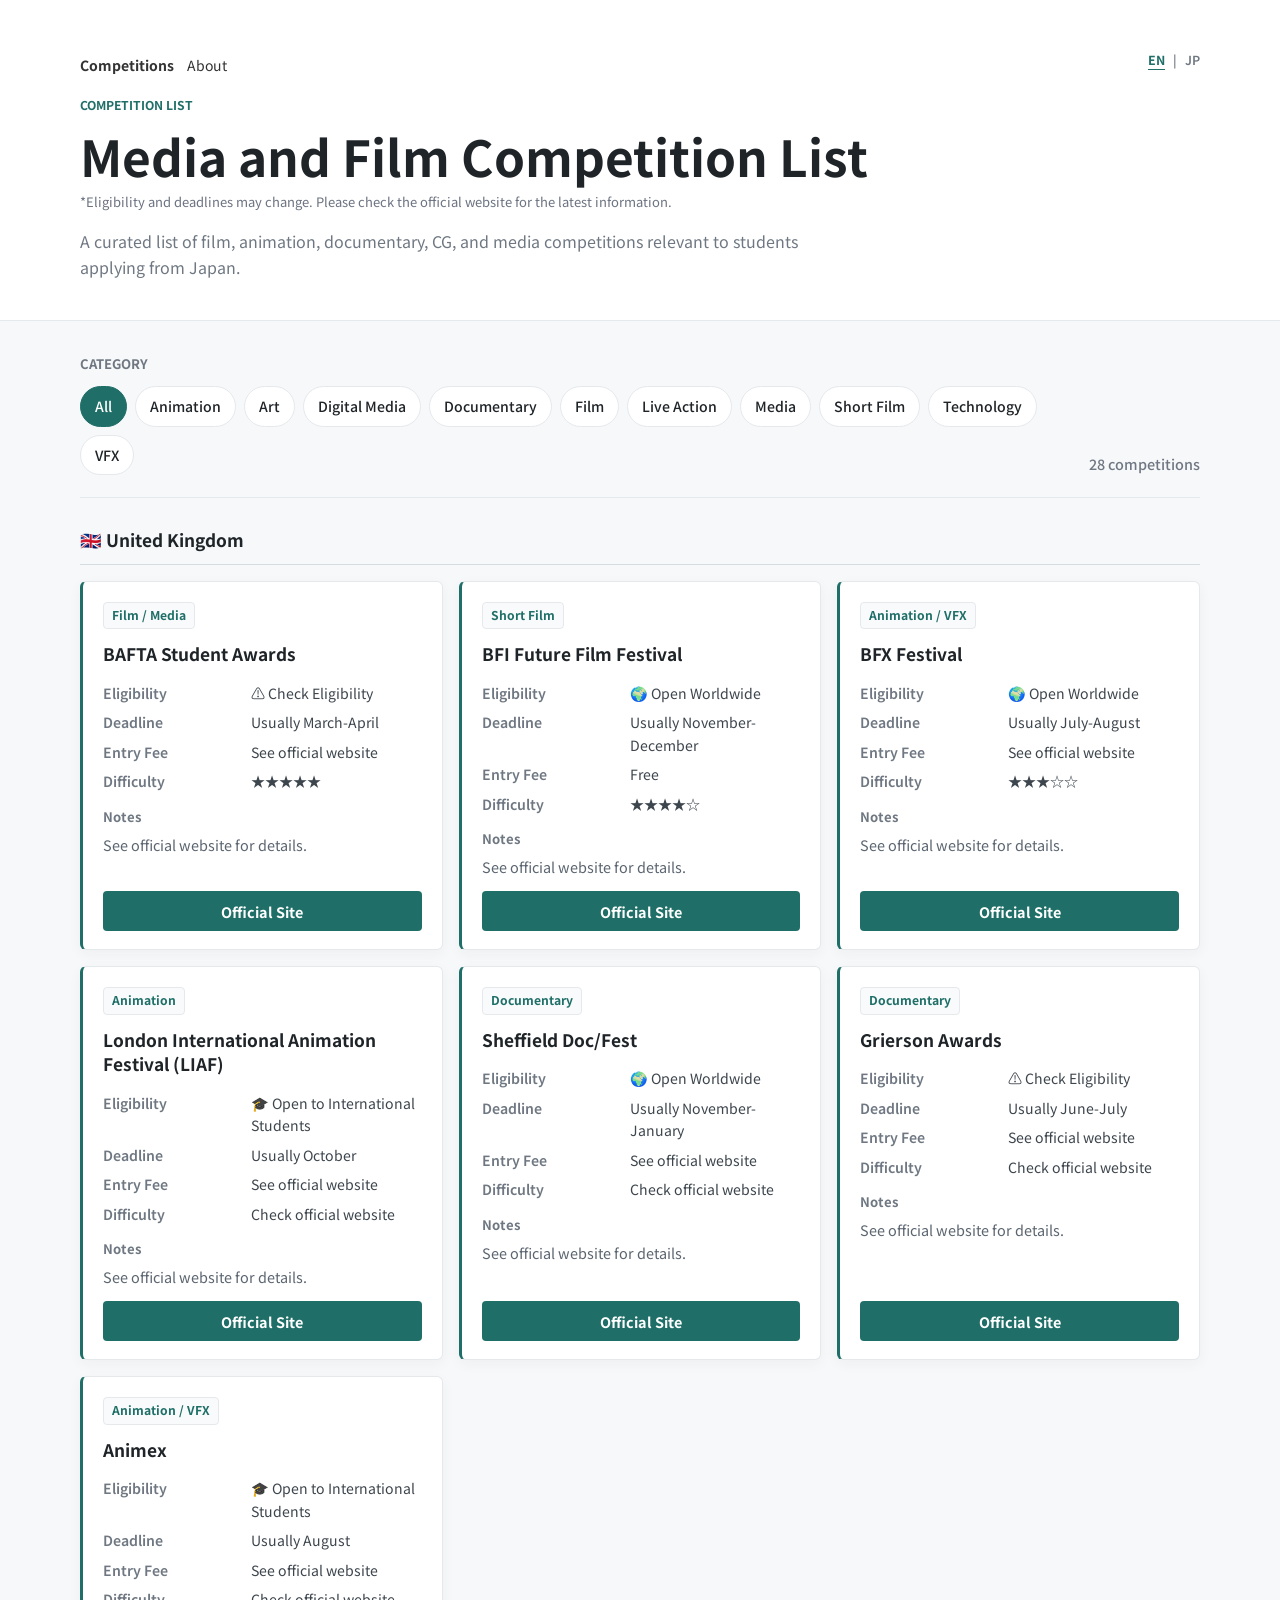
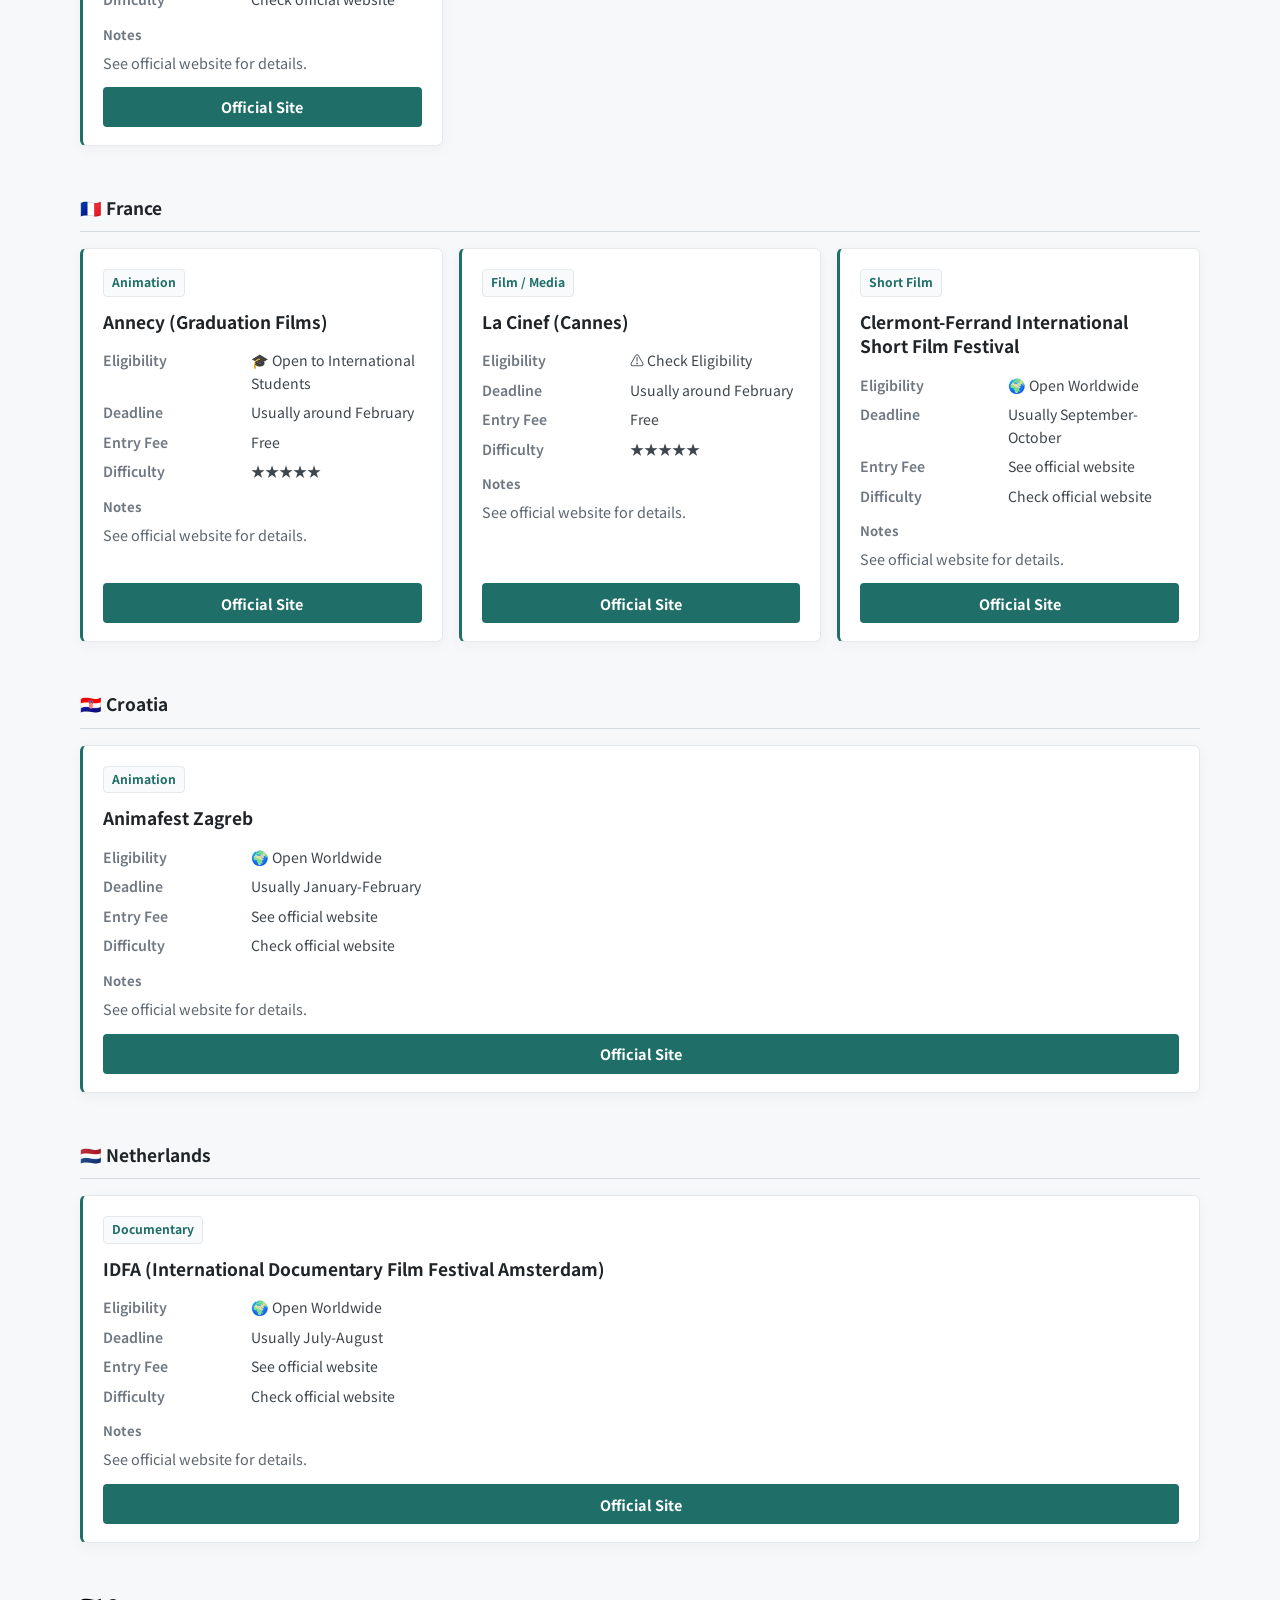
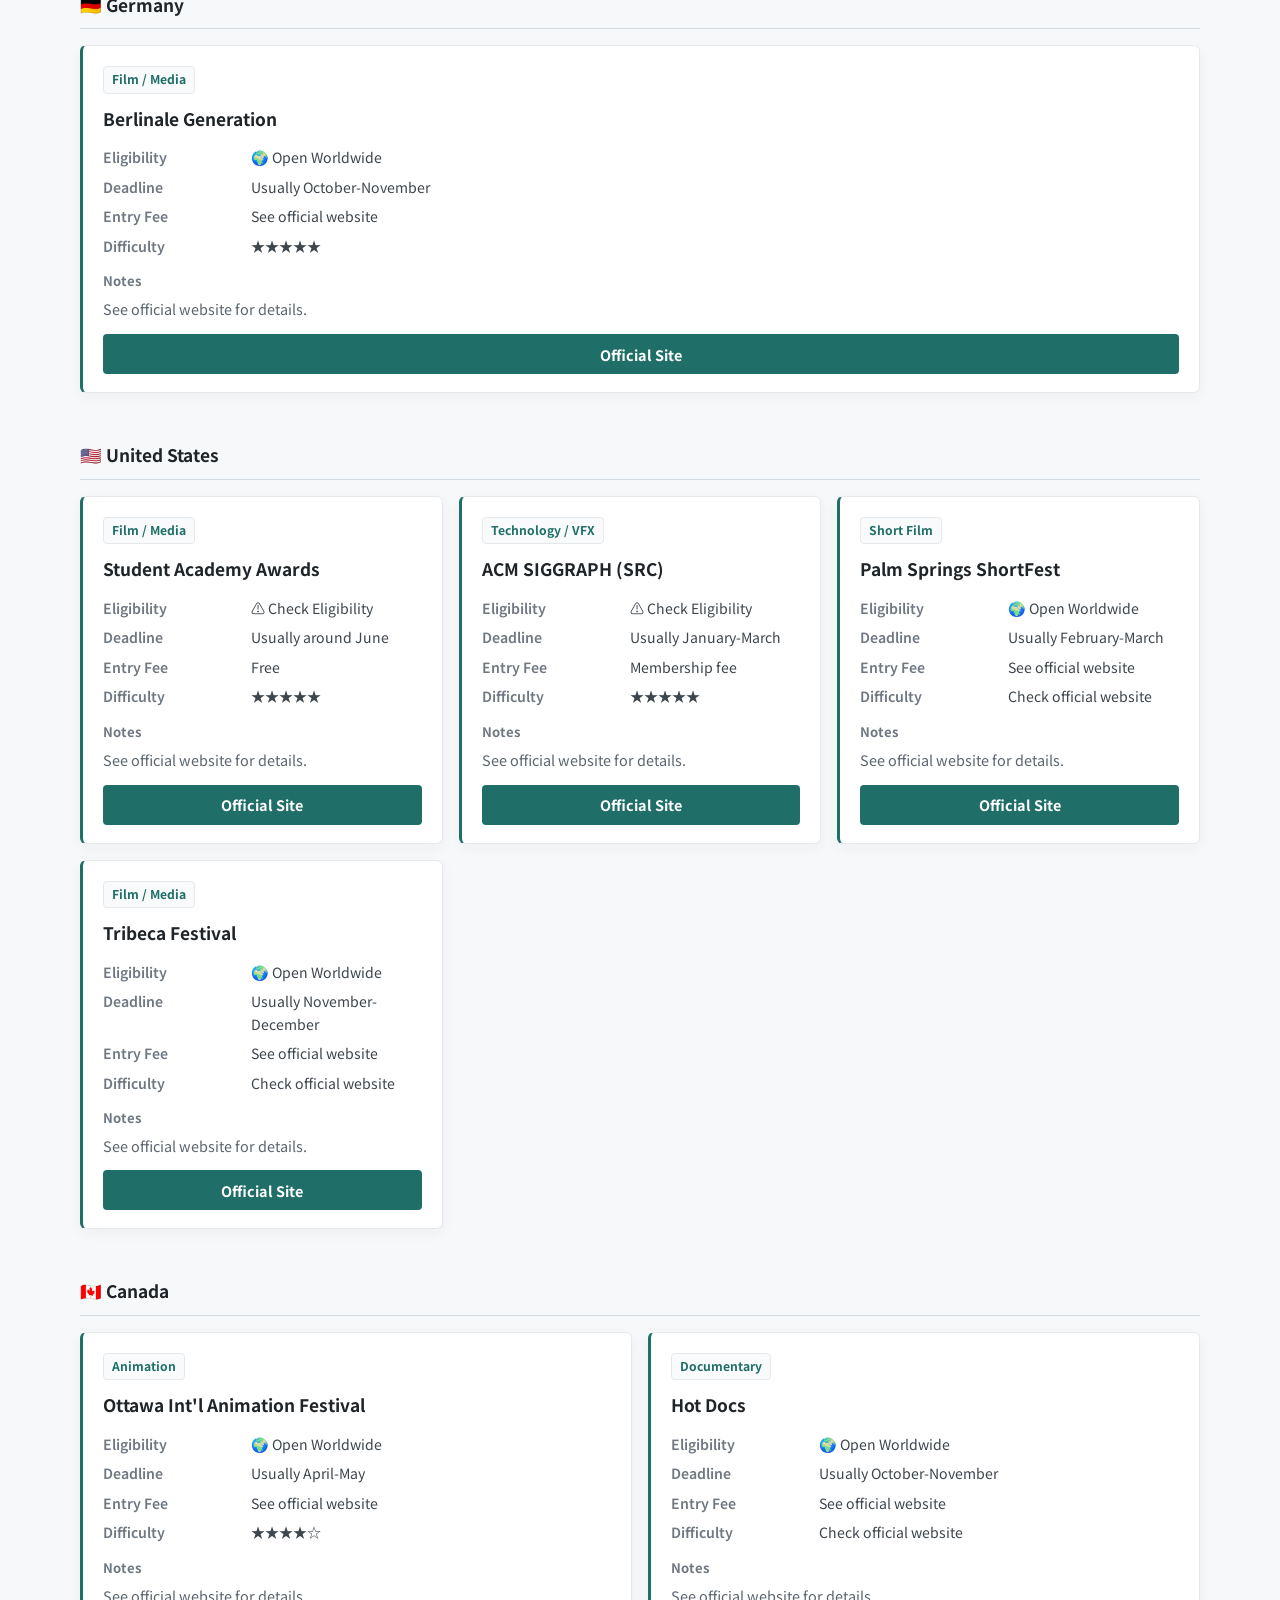
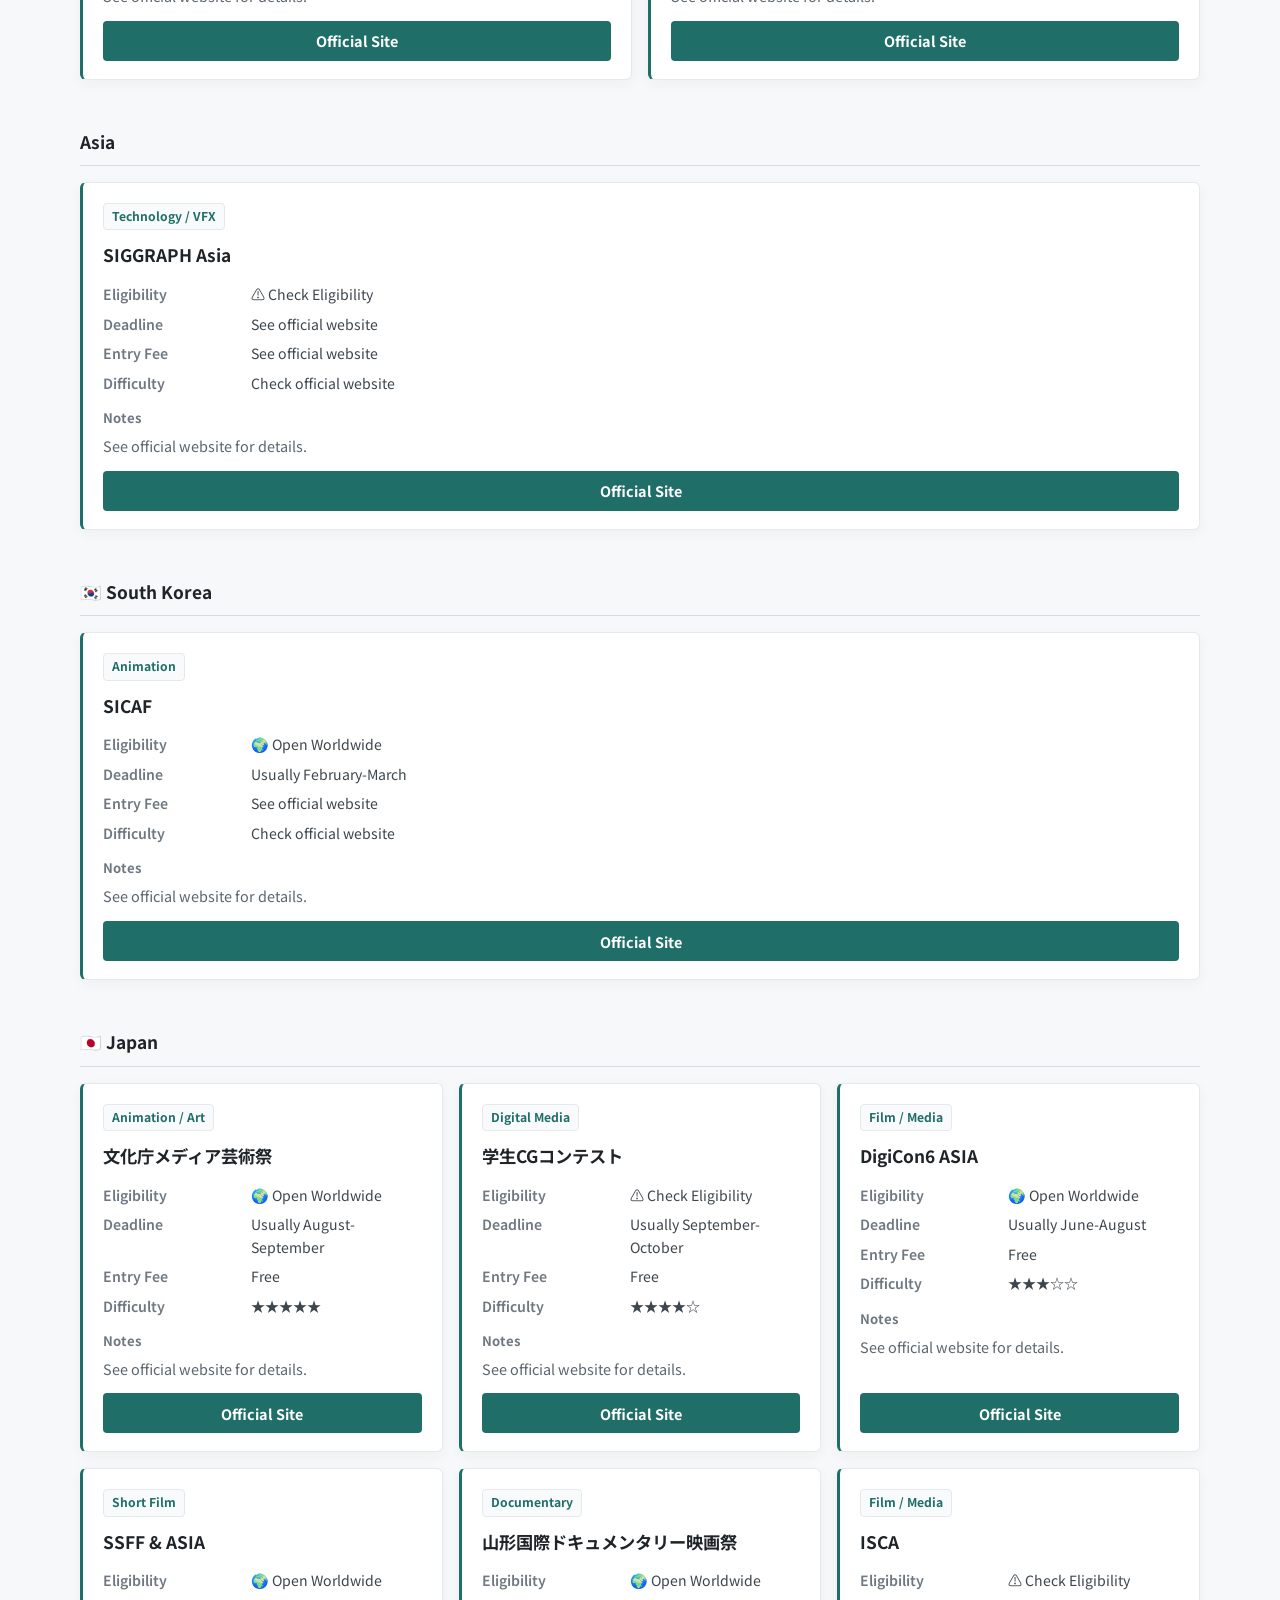
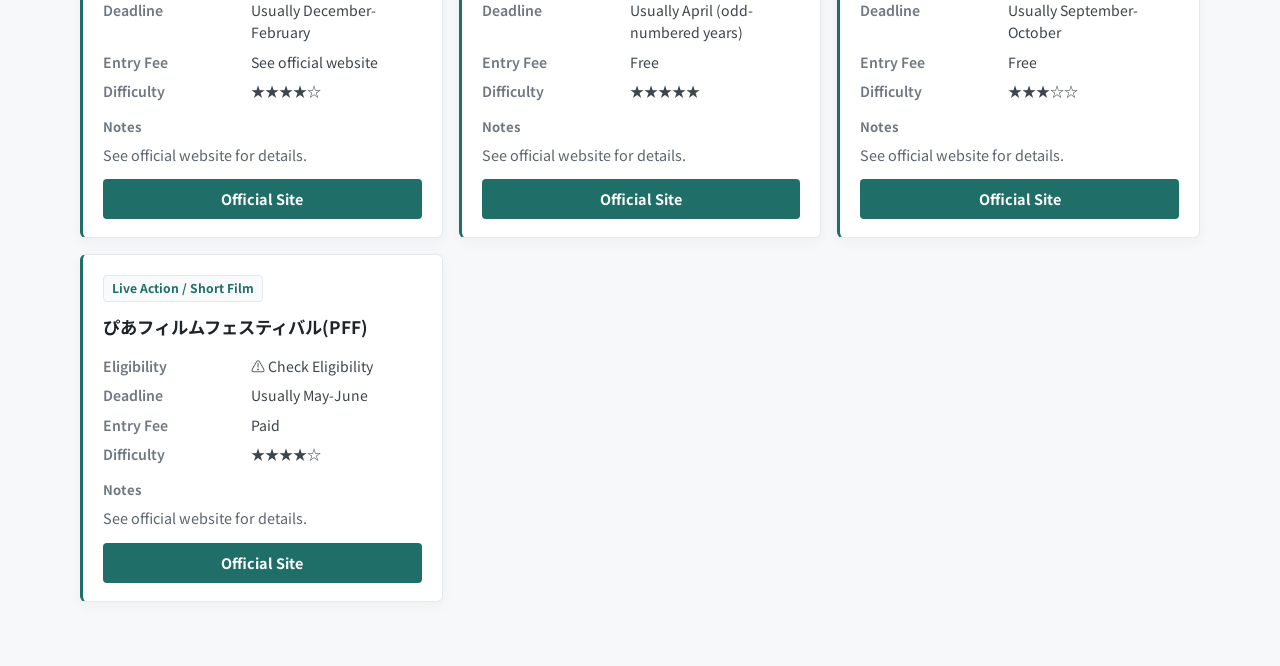
==== index.html @ 524978c9 "Remove about section from home pages" ====
<!DOCTYPE html>
<html lang="en">
<head>
  <meta charset="UTF-8">
  <meta name="viewport" content="width=device-width, initial-scale=1.0">
  <title>Media Competition List for Students</title>
  <link rel="preconnect" href="https://fonts.googleapis.com">
  <link rel="preconnect" href="https://fonts.gstatic.com" crossorigin>
  <link href="https://fonts.googleapis.com/css2?family=Noto+Sans+JP:wght@400;500;600;700&display=swap" rel="stylesheet">
  <link rel="stylesheet" href="css/style.css">
</head>
<body>
  <header class="site-header">
    <div class="header-inner">
      <nav class="language-switch" aria-label="Language switch">
        <a class="is-active" href="/index.html" aria-current="page">EN</a>
        <span aria-hidden="true">|</span>
        <a href="/jp/index.html">JP</a>
      </nav>
      <nav class="nav" aria-label="Primary navigation">
        <a class="active" href="/index.html" aria-current="page">Competitions</a>
        <a href="/about.html">About</a>
      </nav>
      <p class="eyebrow">Competition List</p>
      <h1>Media and Film Competition List</h1>
      <p class="notice">*Eligibility and deadlines may change. Please check the official website for the latest information.</p>
      <p class="lead">A curated list of film, animation, documentary, CG, and media competitions relevant to students applying from Japan.</p>
    </div>
  </header>

  <main class="page-shell">
    <section class="toolbar" aria-label="Competition filters">
      <div>
        <h2>Category</h2>
        <div id="categoryFilters" class="filter-group" aria-label="Filter by category"></div>
      </div>
      <p id="resultCount" class="result-count" aria-live="polite"></p>
    </section>

    <section id="competitionList" class="country-list" aria-label="Competition list">
      <p class="loading">Loading...</p>
    </section>
  </main>

  <script src="js/app.js"></script>
</body>
</html>
---- css/style.css ----
:root {
  --bg: #f7f8fa;
  --surface: #ffffff;
  --surface-muted: #f9fafb;
  --text: #1f2428;
  --muted: #6f7882;
  --line: #e5e9ec;
  --line-strong: #d5dce1;
  --accent: #1f6f68;
  --warning: #8a5a00;
  --shadow: 0 10px 24px rgba(31, 36, 40, 0.08);
}

* {
  box-sizing: border-box;
}

body {
  margin: 0;
  background: var(--bg);
  color: var(--text);
  font-family: "Noto Sans JP", -apple-system, BlinkMacSystemFont, "Segoe UI", sans-serif;
  line-height: 1.6;
  text-rendering: optimizeLegibility;
}

a {
  color: inherit;
}

.site-header {
  border-bottom: 1px solid var(--line);
  background: var(--surface);
  color: var(--text);
  padding: 54px 20px 40px;
}

.header-inner,
.page-shell {
  width: min(1120px, calc(100% - 40px));
  margin: 0 auto;
}

.header-inner {
  position: relative;
}

.language-switch {
  position: absolute;
  top: 0;
  right: 0;
  display: inline-flex;
  align-items: center;
  gap: 8px;
  color: var(--muted);
  font-size: 0.78rem;
  font-weight: 600;
  line-height: 1;
}

.language-switch a {
  color: inherit;
  text-decoration: none;
  text-underline-offset: 4px;
  transition: color 160ms ease;
}

.language-switch a:hover,
.language-switch a.is-active {
  color: var(--accent);
}

.language-switch a.is-active {
  font-weight: 700;
  text-decoration: underline;
}

.nav {
  font-size: 14px;
  margin-bottom: 20px;
}

.nav a {
  text-decoration: none;
  margin-right: 10px;
  color: #333;
}

.nav a.active {
  font-weight: bold;
}

.eyebrow {
  margin: 0 0 10px;
  color: var(--accent);
  font-size: 0.76rem;
  font-weight: 700;
  letter-spacing: 0;
  text-transform: uppercase;
}

h1 {
  margin: 0;
  max-width: 820px;
  font-size: clamp(2rem, 4.6vw, 3.1rem);
  font-weight: 700;
  line-height: 1.18;
}

.lead {
  max-width: 720px;
  margin: 16px 0 0;
  color: var(--muted);
  font-size: 1rem;
}

.notice {
  font-size: 13px;
  color: #6b7280;
  margin-top: 8px;
}

.page-shell {
  padding: 32px 0 64px;
}

.about-section {
  max-width: 800px;
  margin-bottom: 30px;
  color: var(--muted);
}

.about-section h2 {
  margin: 0 0 8px;
  color: var(--text);
  font-size: 1rem;
  font-weight: 700;
}

.about-section p {
  margin: 0;
  font-size: 0.95rem;
}

.about-page .about-section {
  max-width: 760px;
}

.about-page .about-section p + p {
  margin-top: 14px;
}

.toolbar {
  display: flex;
  align-items: flex-end;
  justify-content: space-between;
  gap: 20px;
  margin-bottom: 30px;
  padding-bottom: 22px;
  border-bottom: 1px solid var(--line);
}

.toolbar h2 {
  margin: 0 0 12px;
  font-size: 0.82rem;
  font-weight: 700;
  color: var(--muted);
  text-transform: uppercase;
}

.filter-group {
  display: flex;
  flex-wrap: wrap;
  gap: 8px;
}

.filter-button {
  min-height: 38px;
  border: 1px solid var(--line);
  border-radius: 999px;
  background: var(--surface);
  color: var(--text);
  padding: 8px 14px;
  font: inherit;
  font-size: 0.88rem;
  font-weight: 500;
  cursor: pointer;
  transition: background 160ms ease, border-color 160ms ease, color 160ms ease, transform 160ms ease;
}

.filter-button:hover {
  border-color: var(--accent);
  background: var(--surface-muted);
  transform: translateY(-1px);
}

.filter-button.is-active {
  border-color: var(--accent);
  background: var(--accent);
  color: #fff;
}

.result-count {
  flex: 0 0 auto;
  margin: 0;
  color: var(--muted);
  font-size: 0.9rem;
  font-weight: 500;
}

.country-list {
  display: grid;
  gap: 50px;
}

.country-section {
  display: grid;
  gap: 16px;
}

.country-heading {
  margin: 0;
  padding-bottom: 12px;
  border-bottom: 1px solid var(--line-strong);
  color: var(--text);
  font-size: 1.08rem;
  font-weight: 700;
  line-height: 1.35;
}

.competition-grid {
  display: grid;
  grid-template-columns: repeat(auto-fit, minmax(280px, 1fr));
  gap: 16px;
}

.competition-card {
  display: flex;
  flex-direction: column;
  min-height: 348px;
  border: 1px solid var(--line);
  border-left: 3px solid var(--accent);
  border-radius: 6px;
  background: var(--surface);
  box-shadow: 0 4px 14px rgba(31, 36, 40, 0.045);
  overflow: hidden;
  transition: border-color 180ms ease, box-shadow 180ms ease, transform 180ms ease;
}

.competition-card:hover {
  border-color: var(--line-strong);
  box-shadow: var(--shadow);
  transform: translateY(-4px);
}

.card-body {
  display: flex;
  flex: 1;
  flex-direction: column;
  gap: 13px;
  padding: 20px 20px 18px;
}

.category-label {
  align-self: flex-start;
  max-width: 100%;
  border: 1px solid var(--line);
  border-radius: 4px;
  background: var(--surface-muted);
  color: var(--accent);
  padding: 3px 8px;
  font-size: 0.76rem;
  font-weight: 700;
}

.competition-card h3 {
  margin: 0;
  color: var(--text);
  font-size: 1.08rem;
  font-weight: 700;
  line-height: 1.42;
}

.meta-list {
  display: grid;
  gap: 7px;
  margin: 0;
  padding-top: 2px;
}

.meta-row {
  display: grid;
  grid-template-columns: 138px 1fr;
  gap: 10px;
  font-size: 0.88rem;
}

.meta-row dt {
  color: var(--muted);
  font-weight: 600;
}

.meta-row dd {
  margin: 0;
  color: #3d454d;
}

.notes-block {
  display: grid;
  gap: 6px;
}

.notes-block h4 {
  margin: 0;
  color: var(--muted);
  font-size: 0.82rem;
  font-weight: 700;
}

.notes {
  margin: 0;
  color: #5b6570;
  font-size: 0.9rem;
  white-space: pre-line;
}

.card-link {
  display: inline-flex;
  align-items: center;
  justify-content: center;
  min-height: 40px;
  margin-top: auto;
  border-radius: 4px;
  background: var(--accent);
  color: #fff;
  font-size: 0.9rem;
  font-weight: 700;
  text-decoration: none;
  transition: opacity 160ms ease, transform 160ms ease;
}

.card-link:hover {
  opacity: 0.9;
  transform: translateY(-1px);
}

.loading,
.empty,
.error {
  grid-column: 1 / -1;
  margin: 0;
  border: 1px solid var(--line);
  border-radius: 6px;
  background: var(--surface);
  padding: 24px;
  color: var(--muted);
}

.error {
  color: var(--warning);
}

@media (max-width: 720px) {
  .site-header {
    padding: 38px 18px 30px;
  }

  .language-switch {
    position: static;
    justify-content: flex-end;
    margin-bottom: 24px;
  }

  .header-inner,
  .page-shell {
    width: min(100% - 28px, 1120px);
  }

  .toolbar {
    align-items: stretch;
    flex-direction: column;
  }

  .result-count {
    flex: auto;
  }

  .country-list {
    gap: 40px;
  }

  .competition-grid {
    grid-template-columns: 1fr;
  }

  .competition-card {
    min-height: auto;
  }

  .meta-row {
    grid-template-columns: 1fr;
    gap: 2px;
  }
}
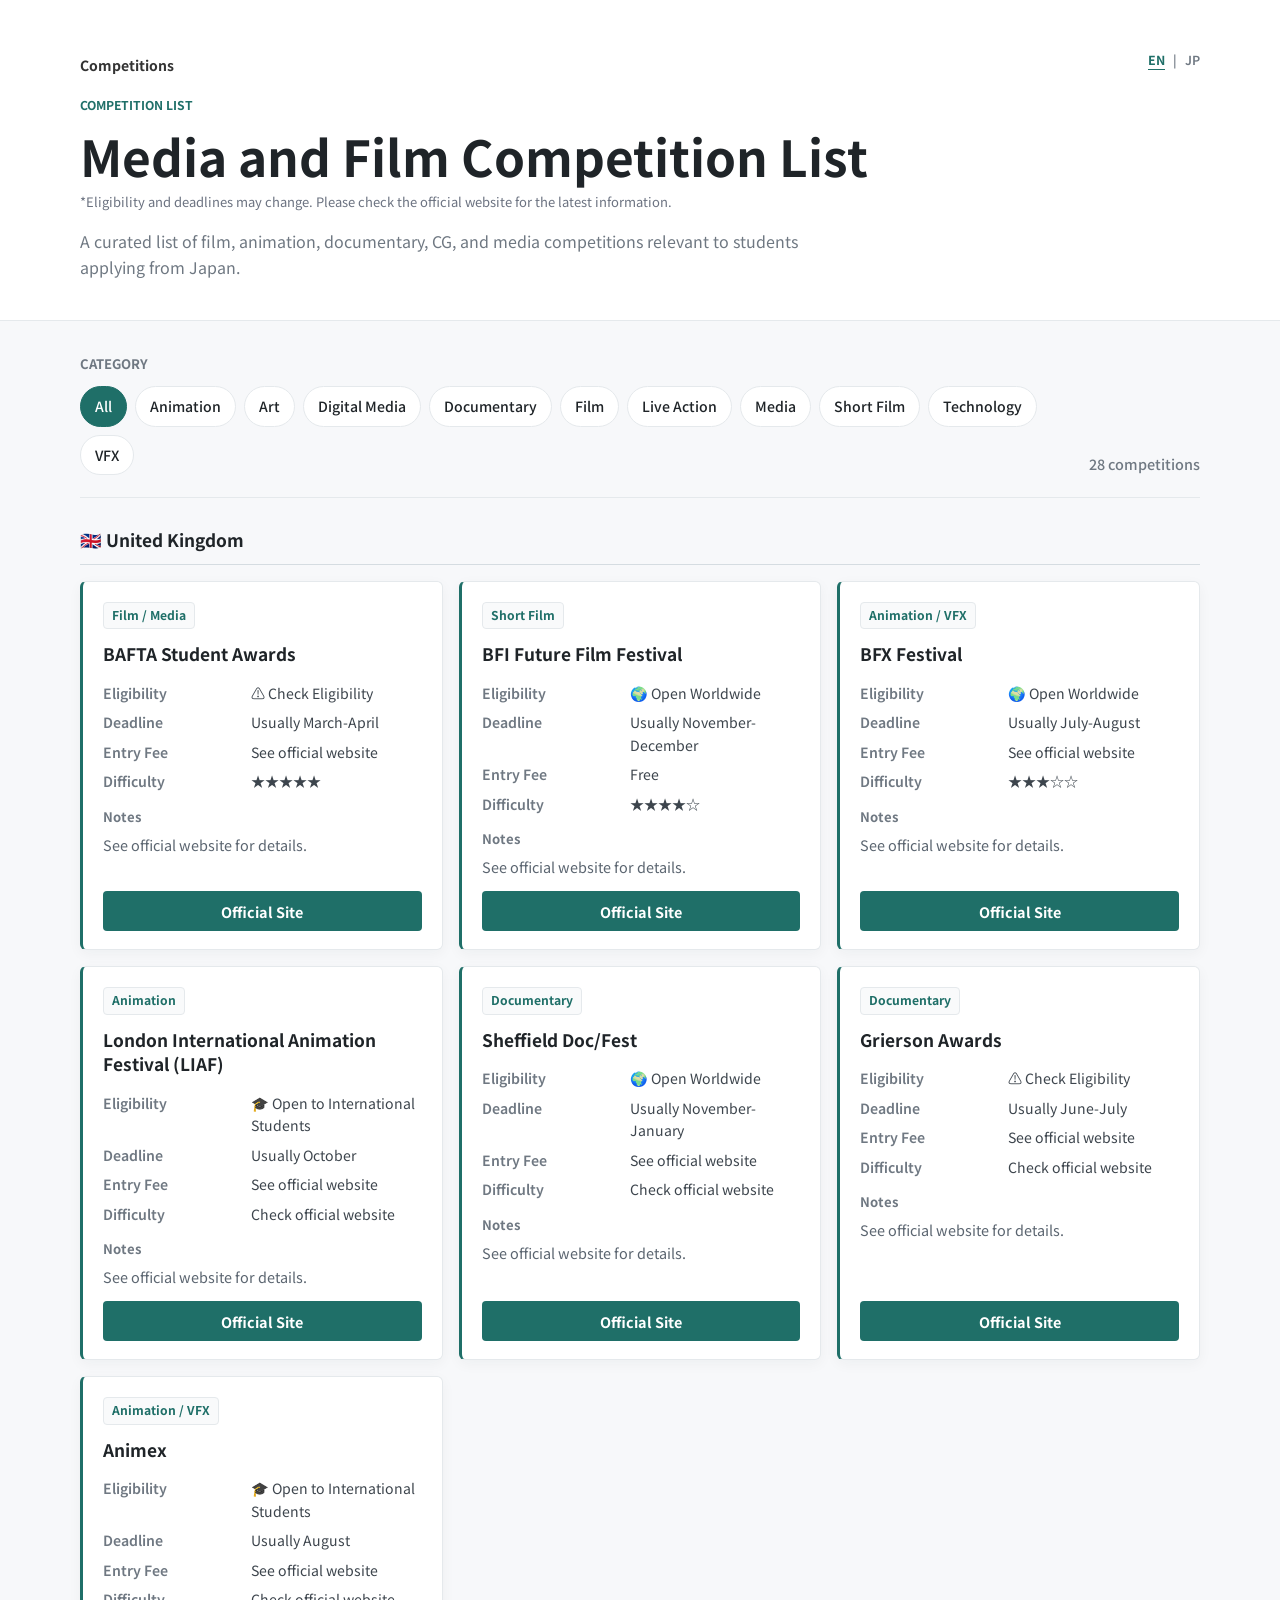
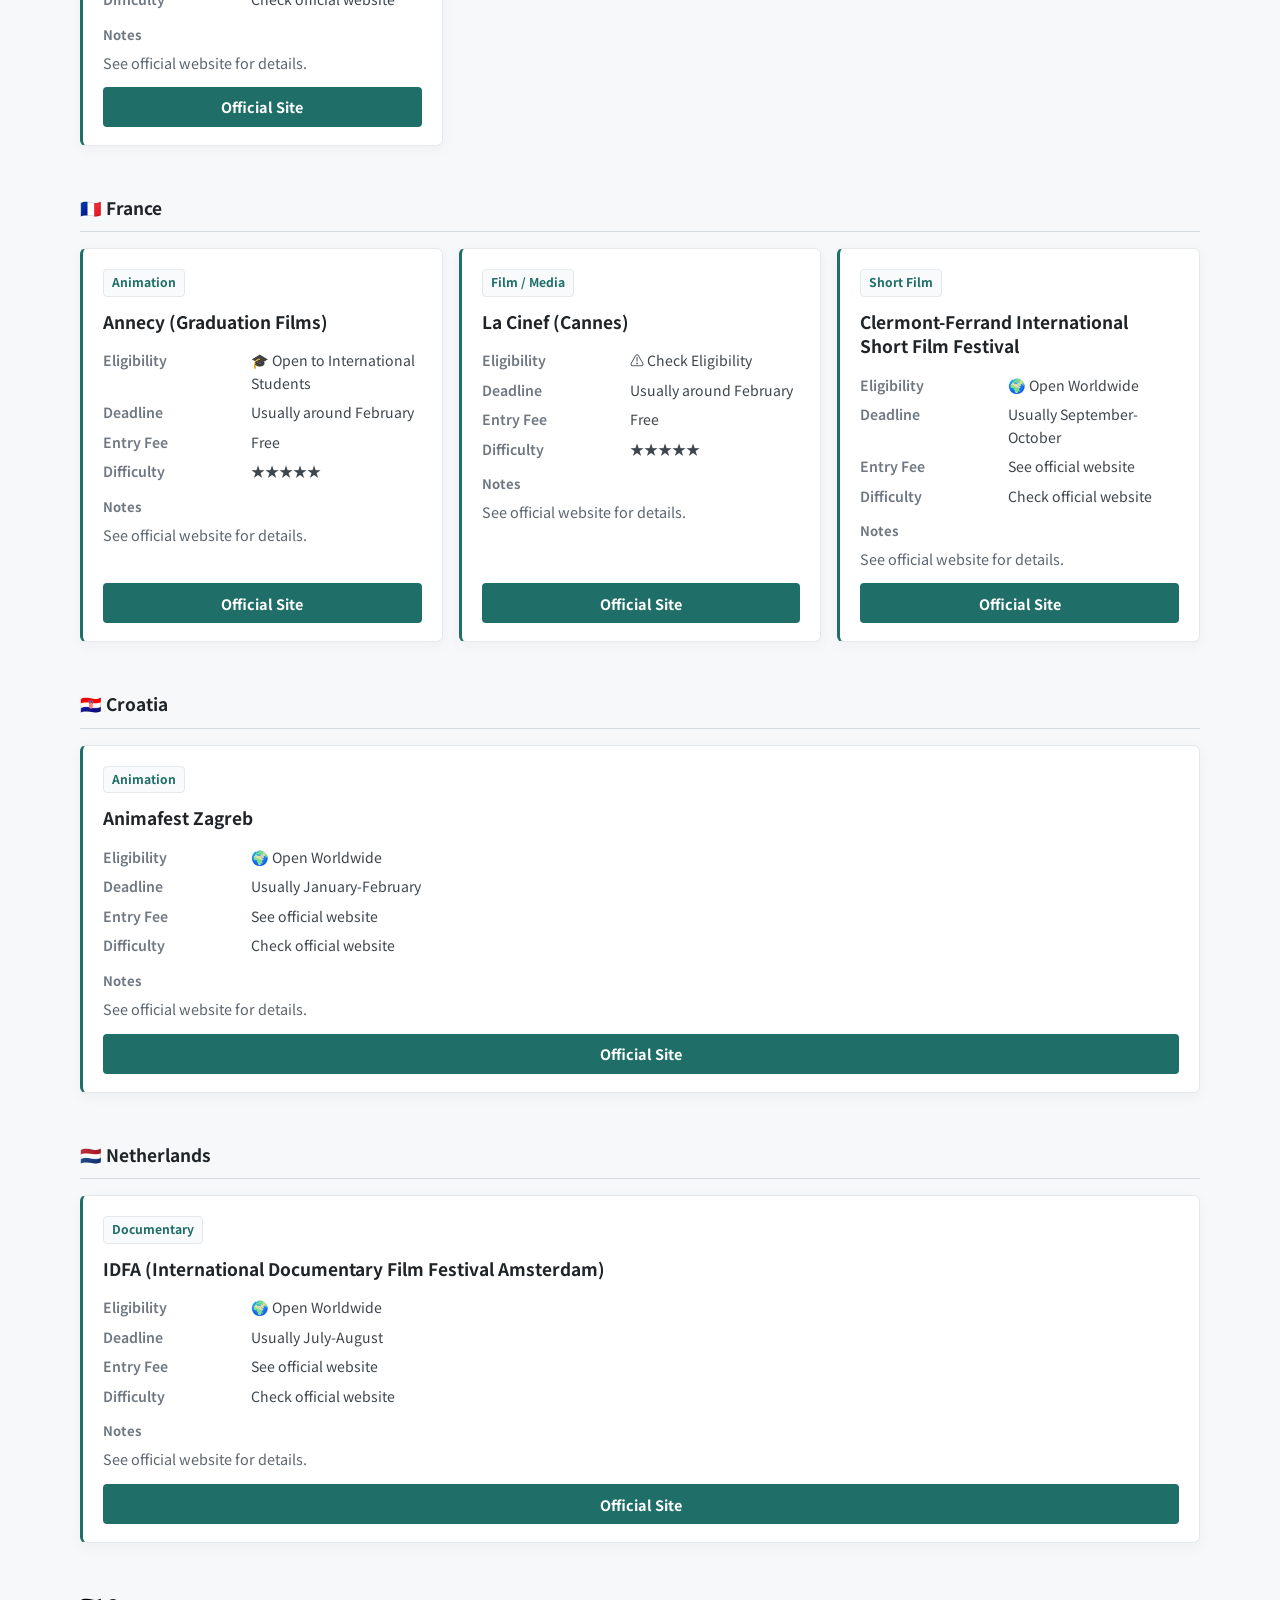
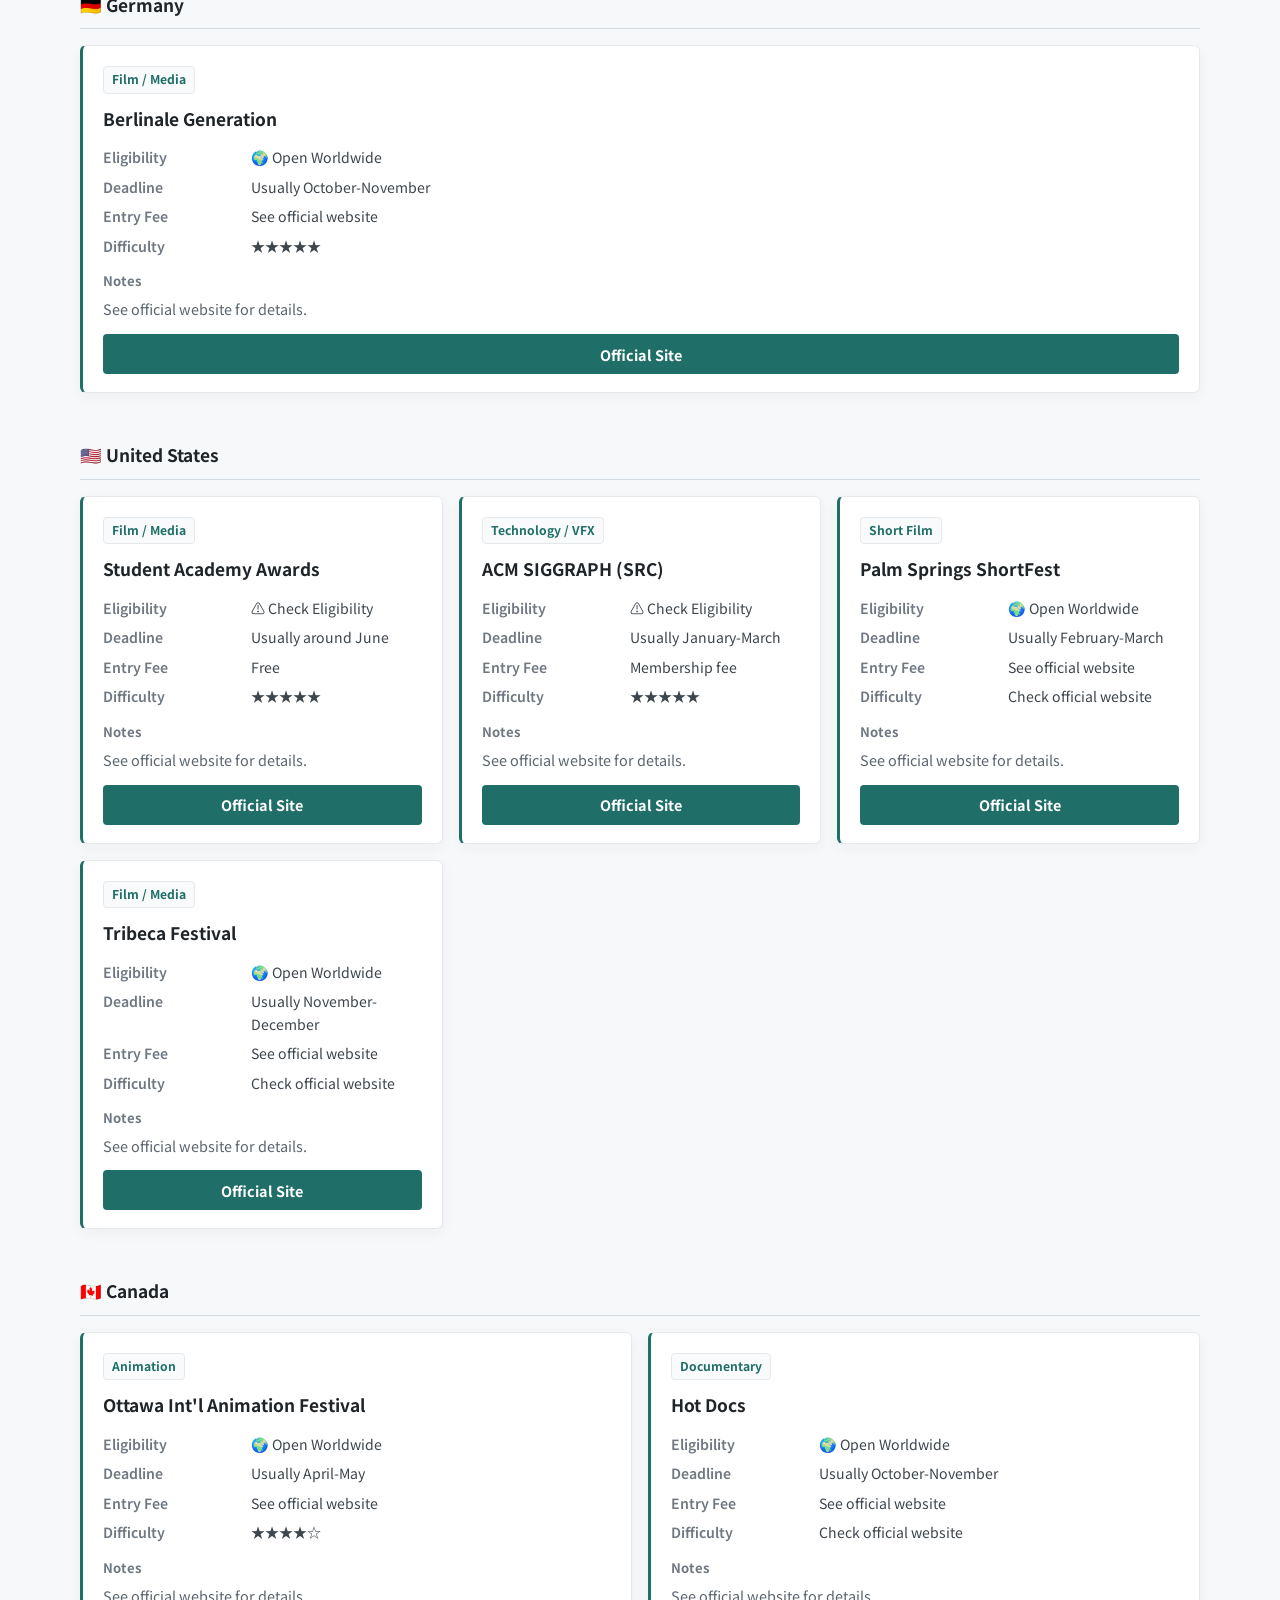
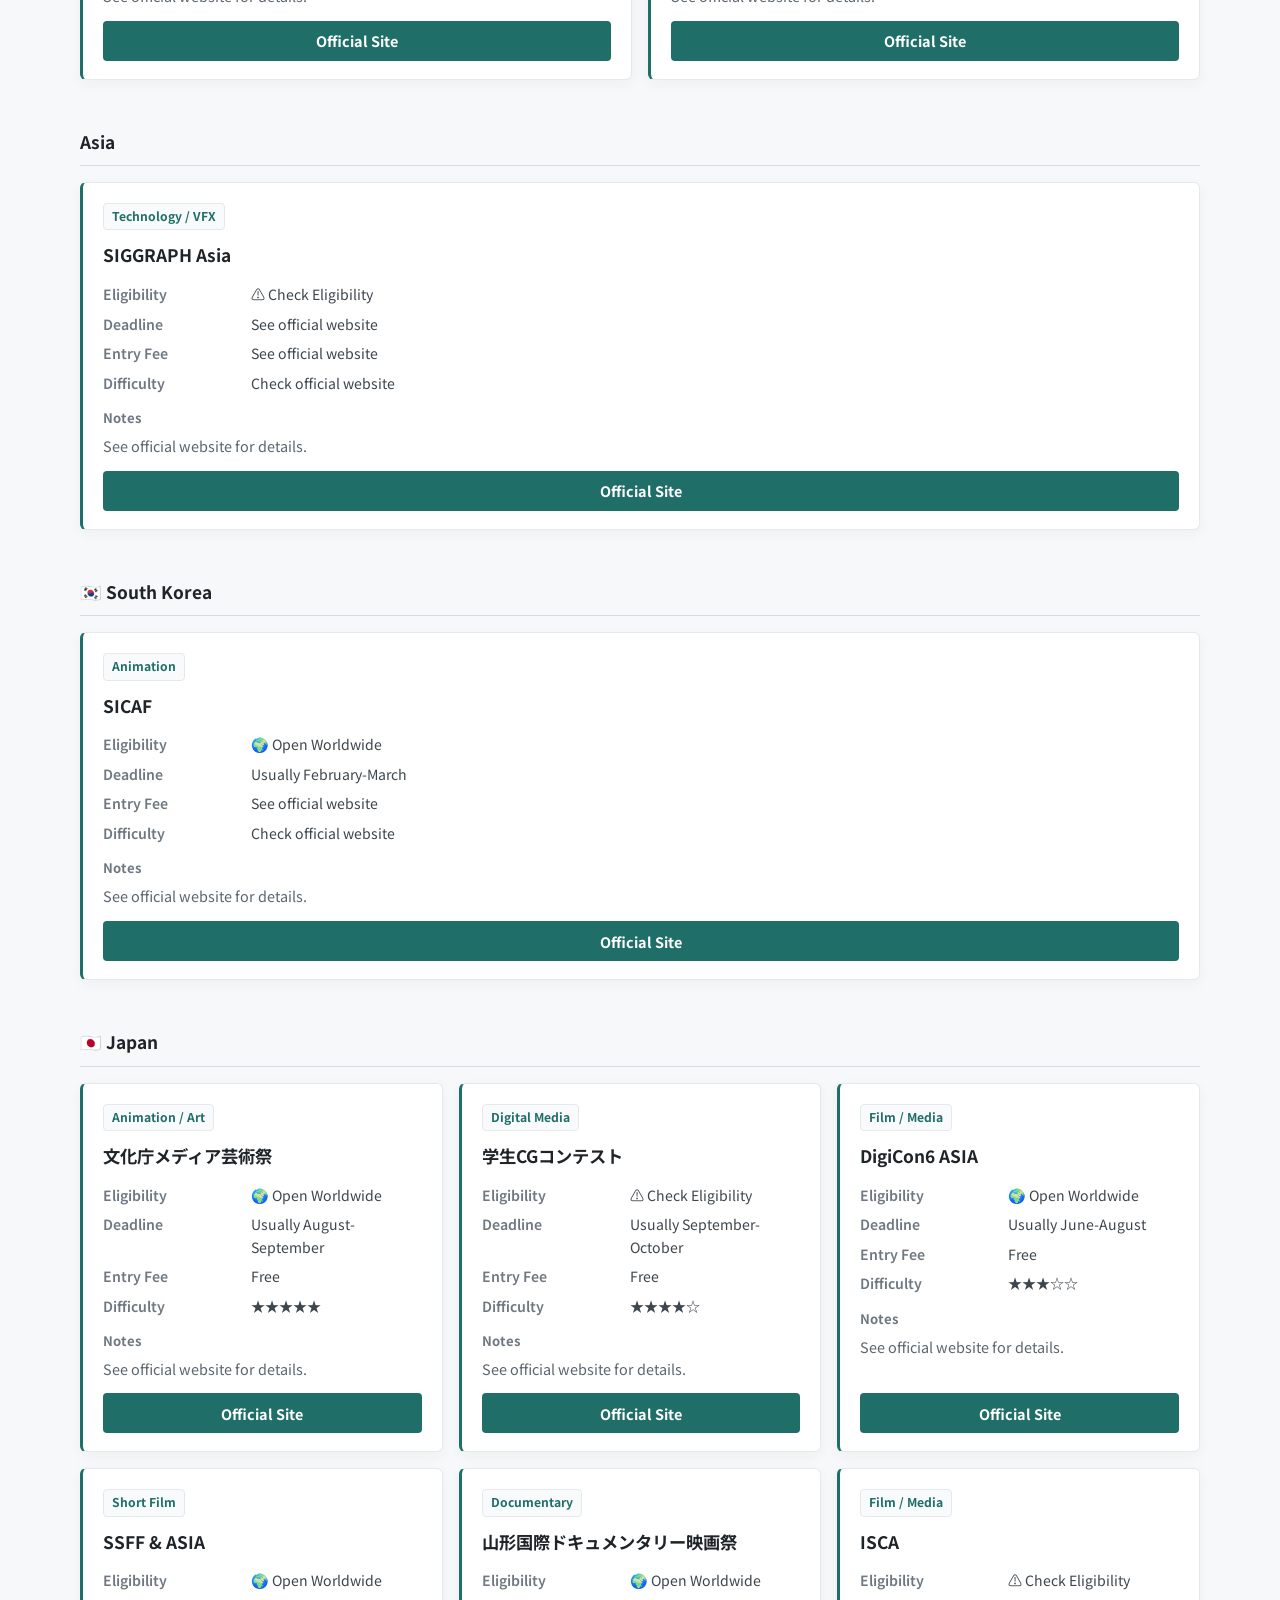
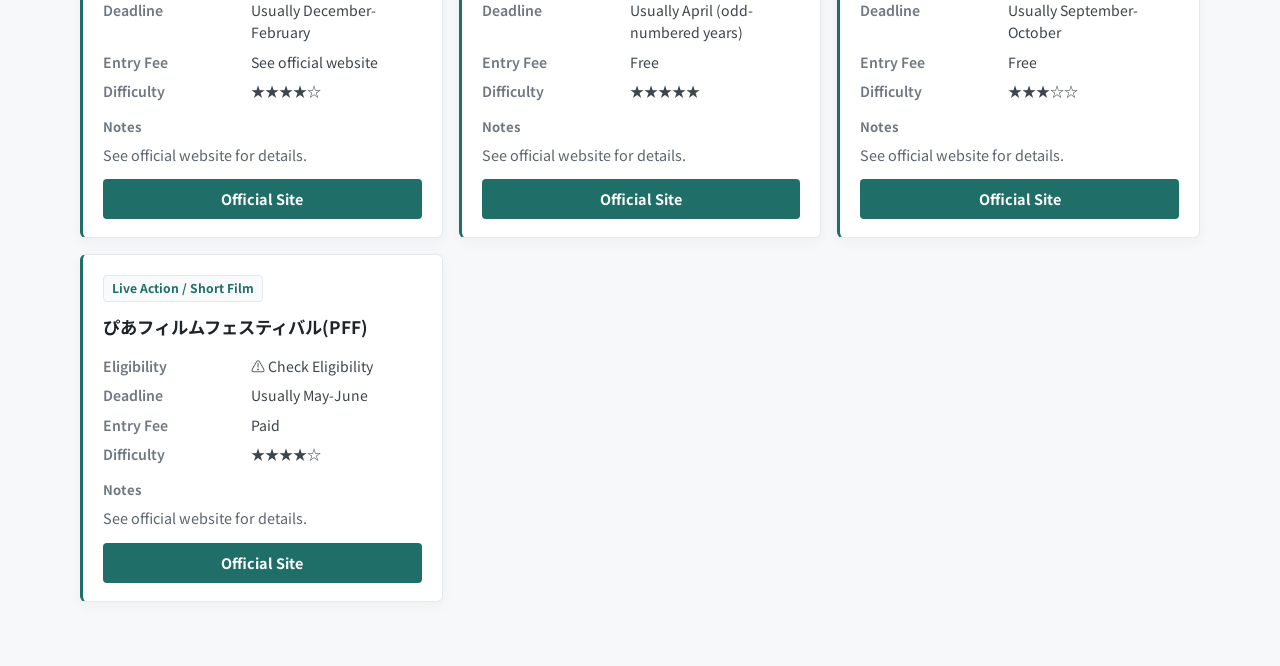
==== commit 661ecbb1: "Remove about link from home navigation" ====
--- a/index.html
+++ b/index.html
@@ -19,7 +19,6 @@
       </nav>
       <nav class="nav" aria-label="Primary navigation">
         <a class="active" href="/index.html" aria-current="page">Competitions</a>
-        <a href="/about.html">About</a>
       </nav>
       <p class="eyebrow">Competition List</p>
       <h1>Media and Film Competition List</h1>
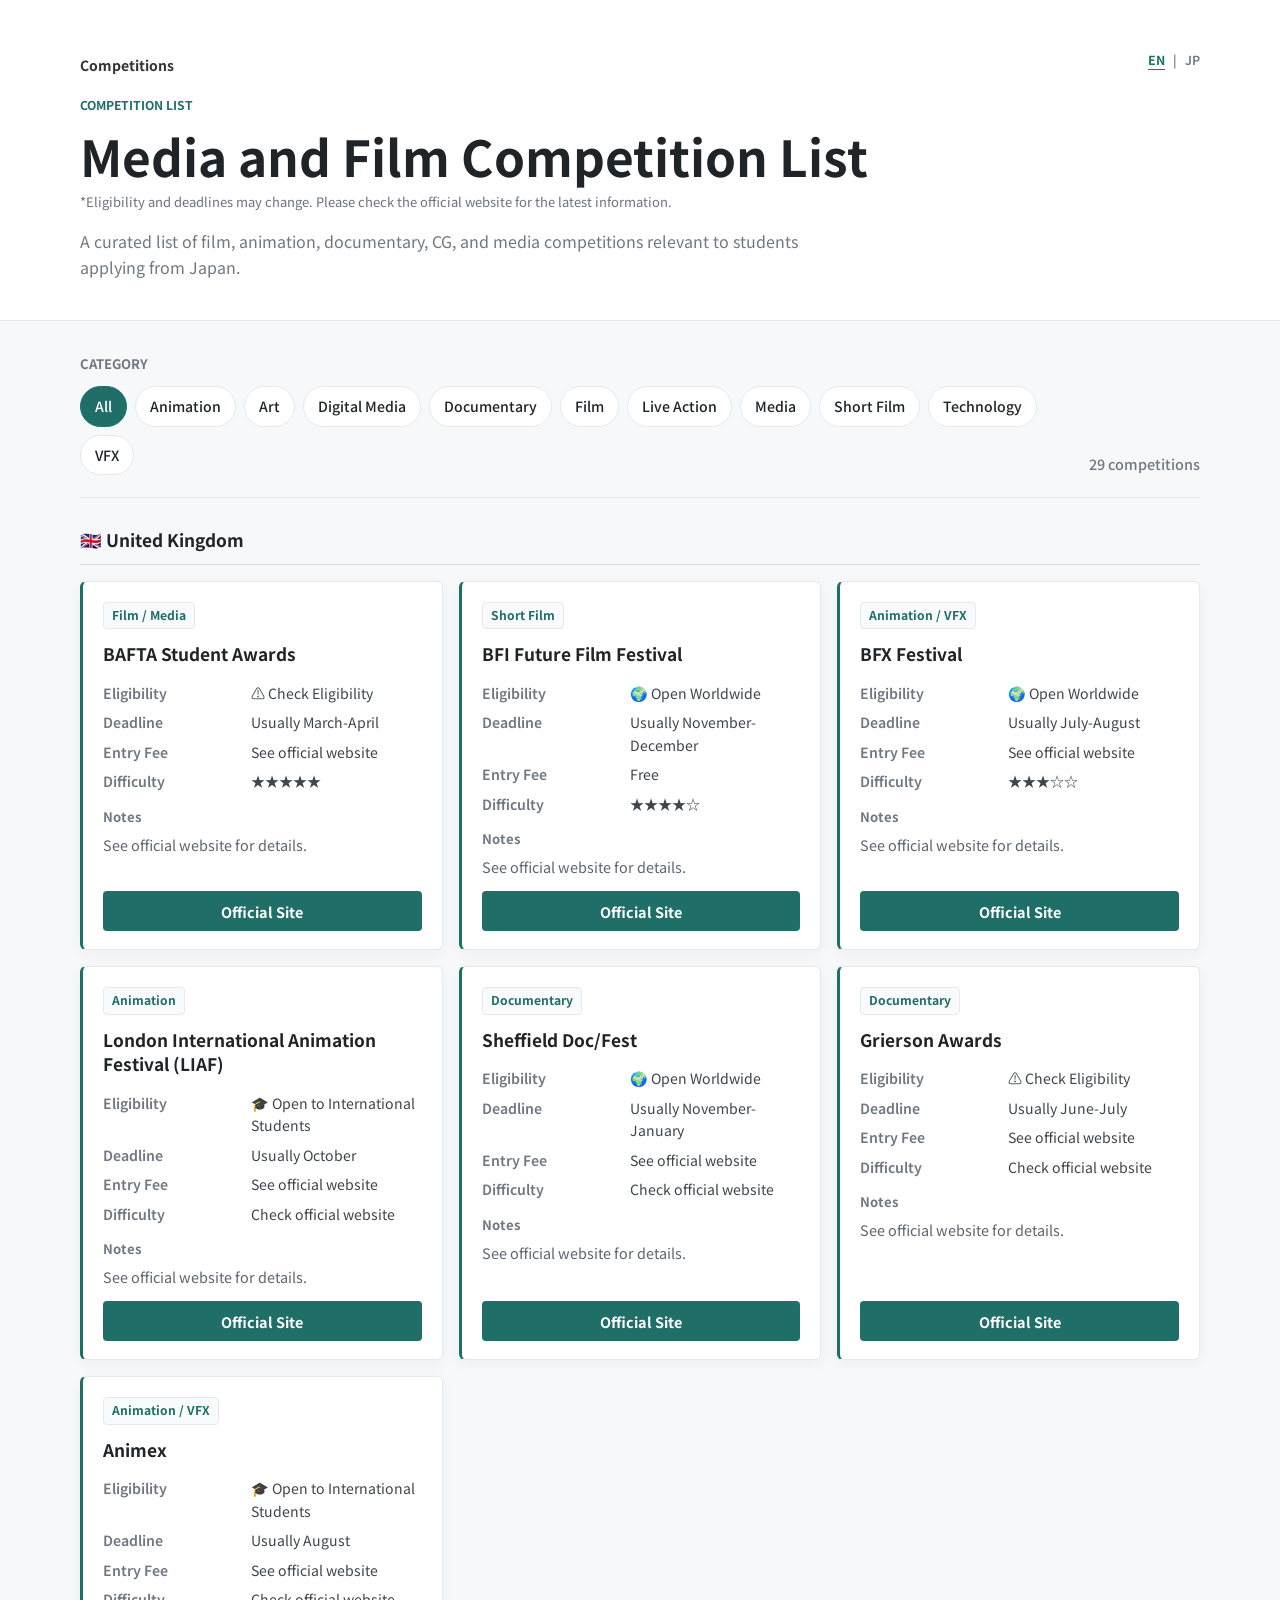
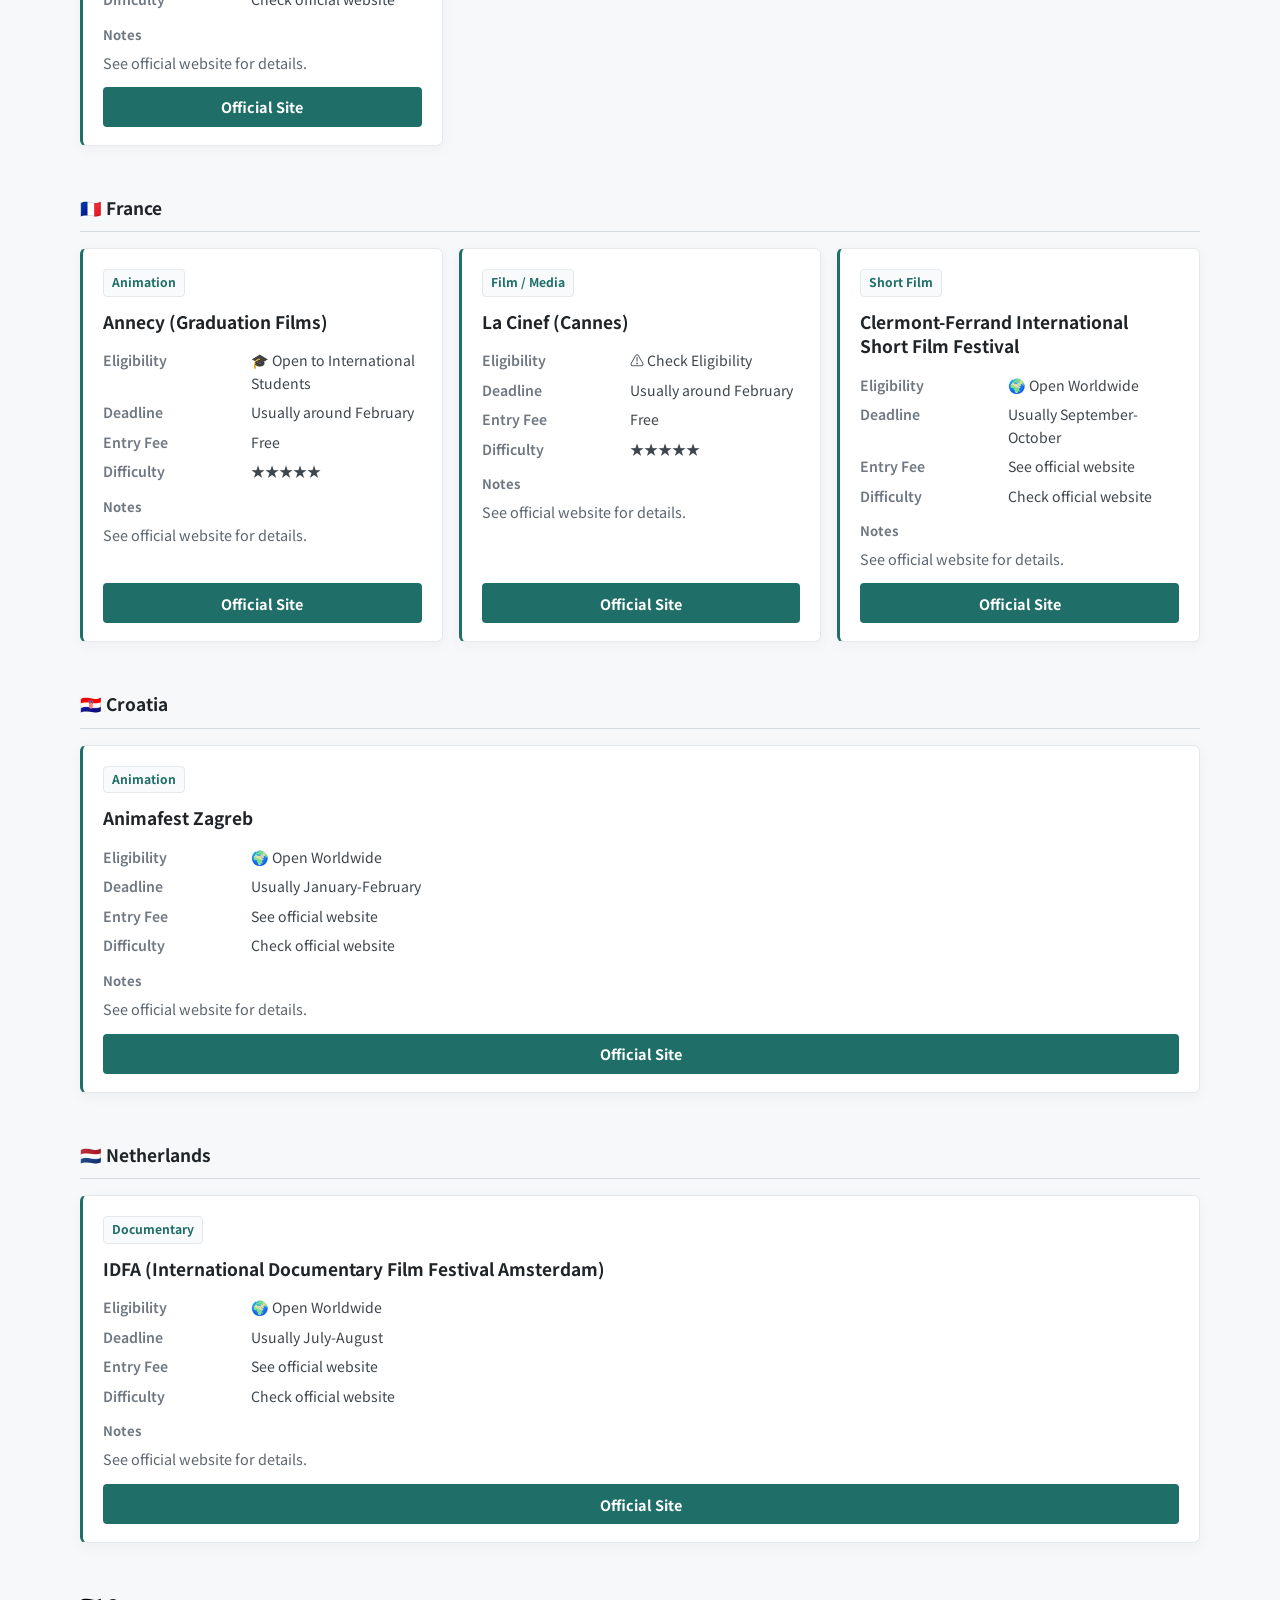
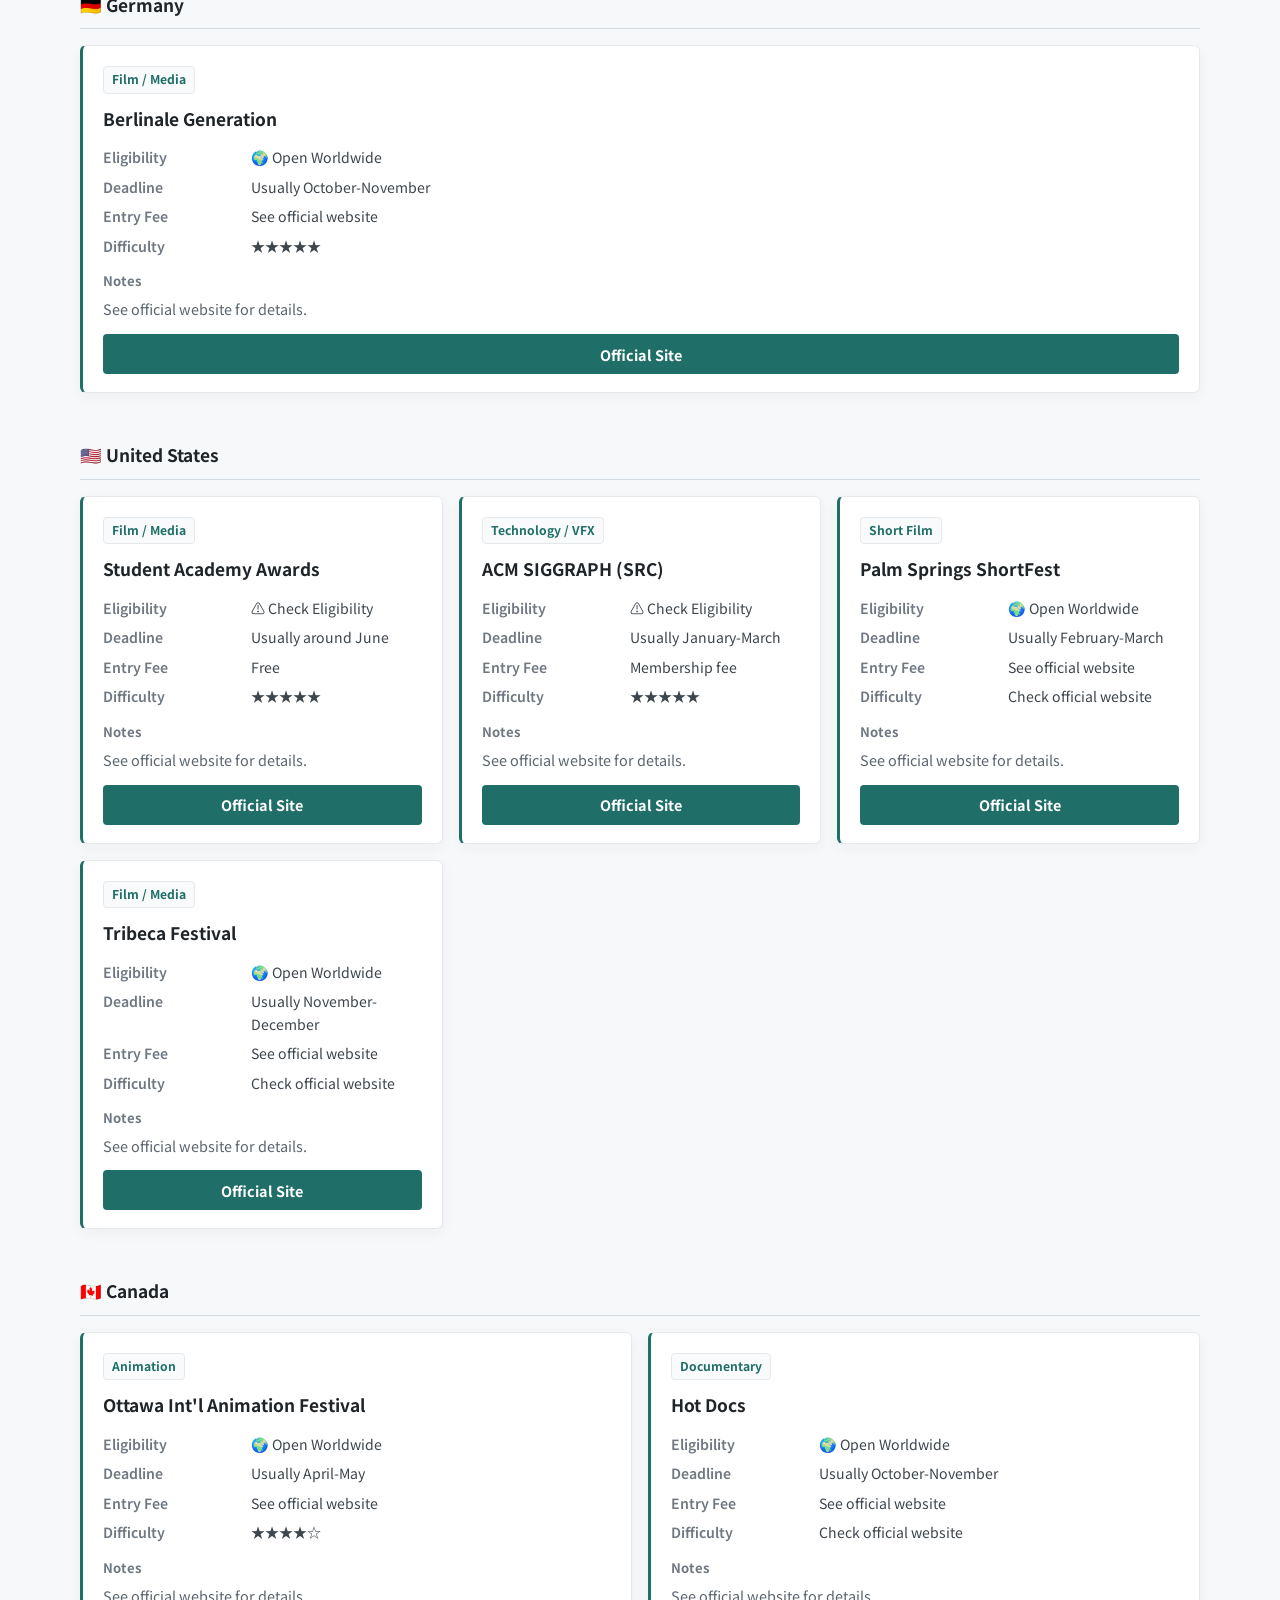
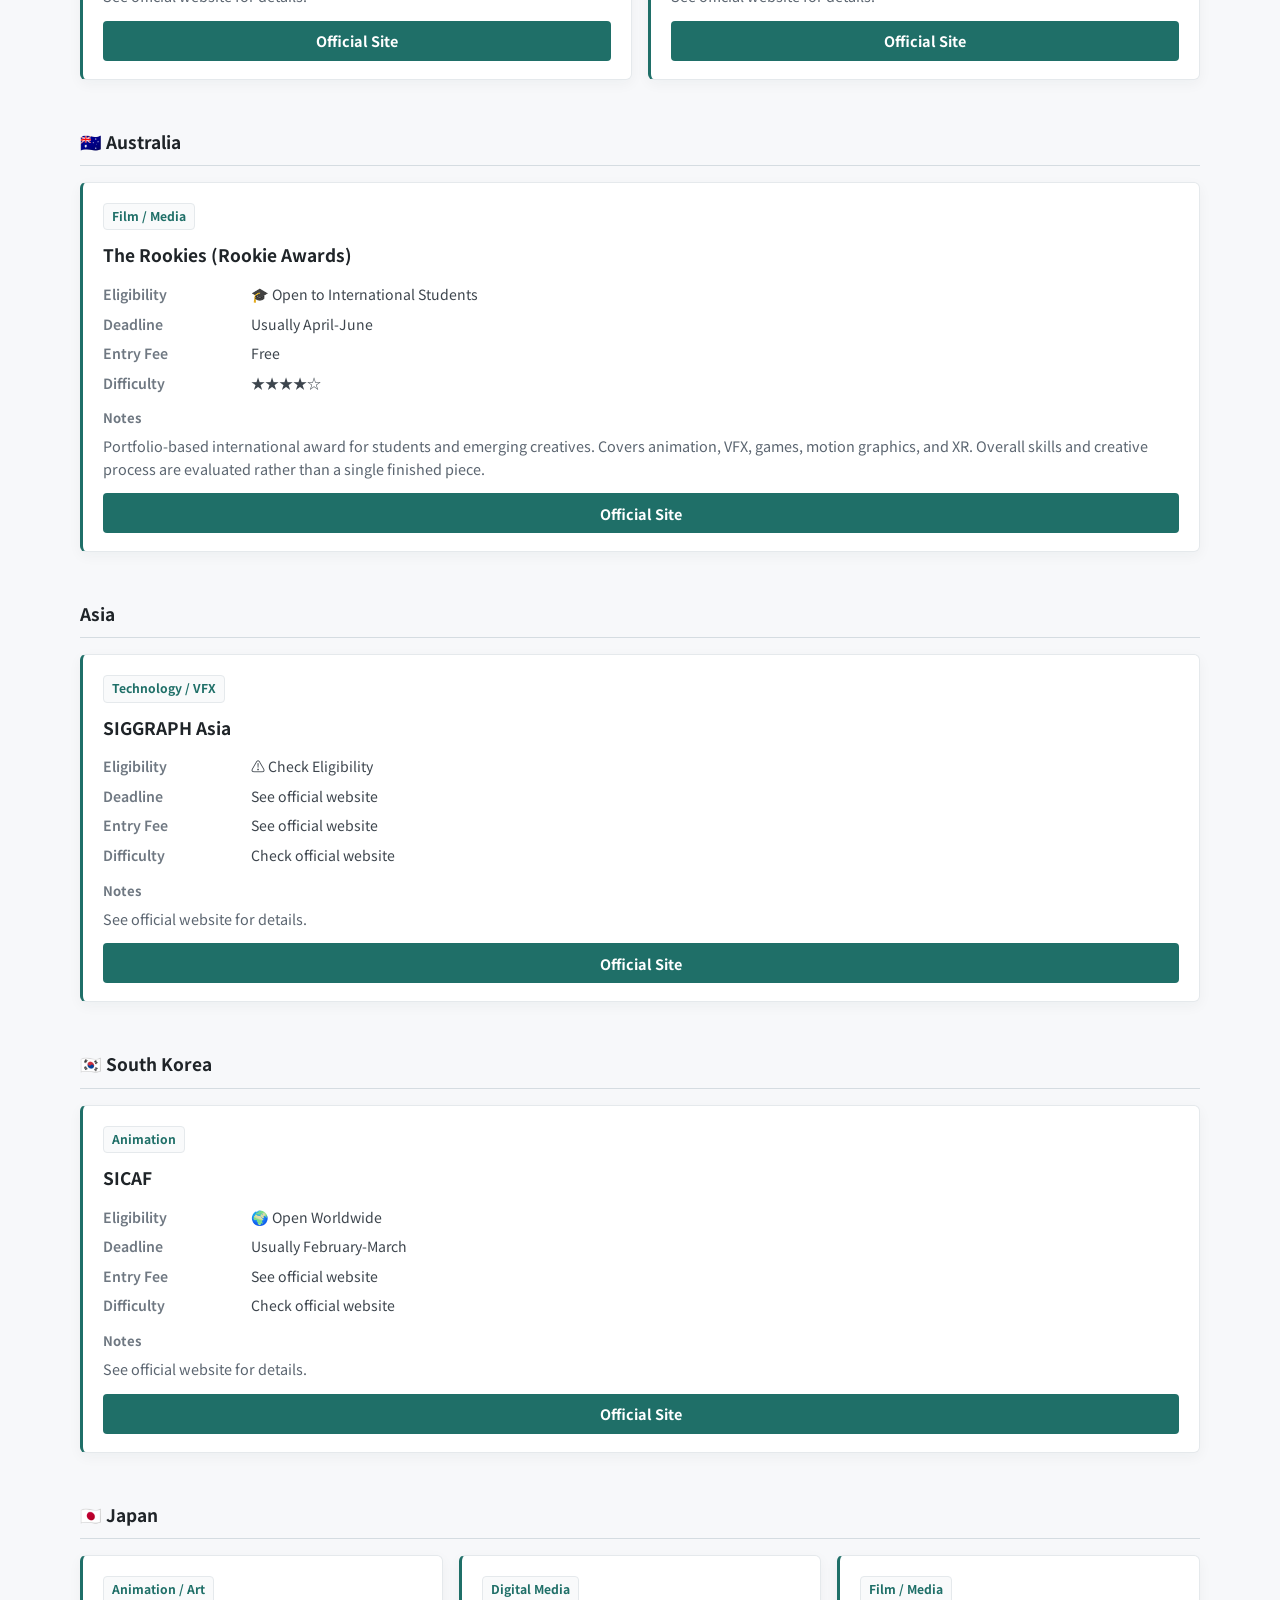
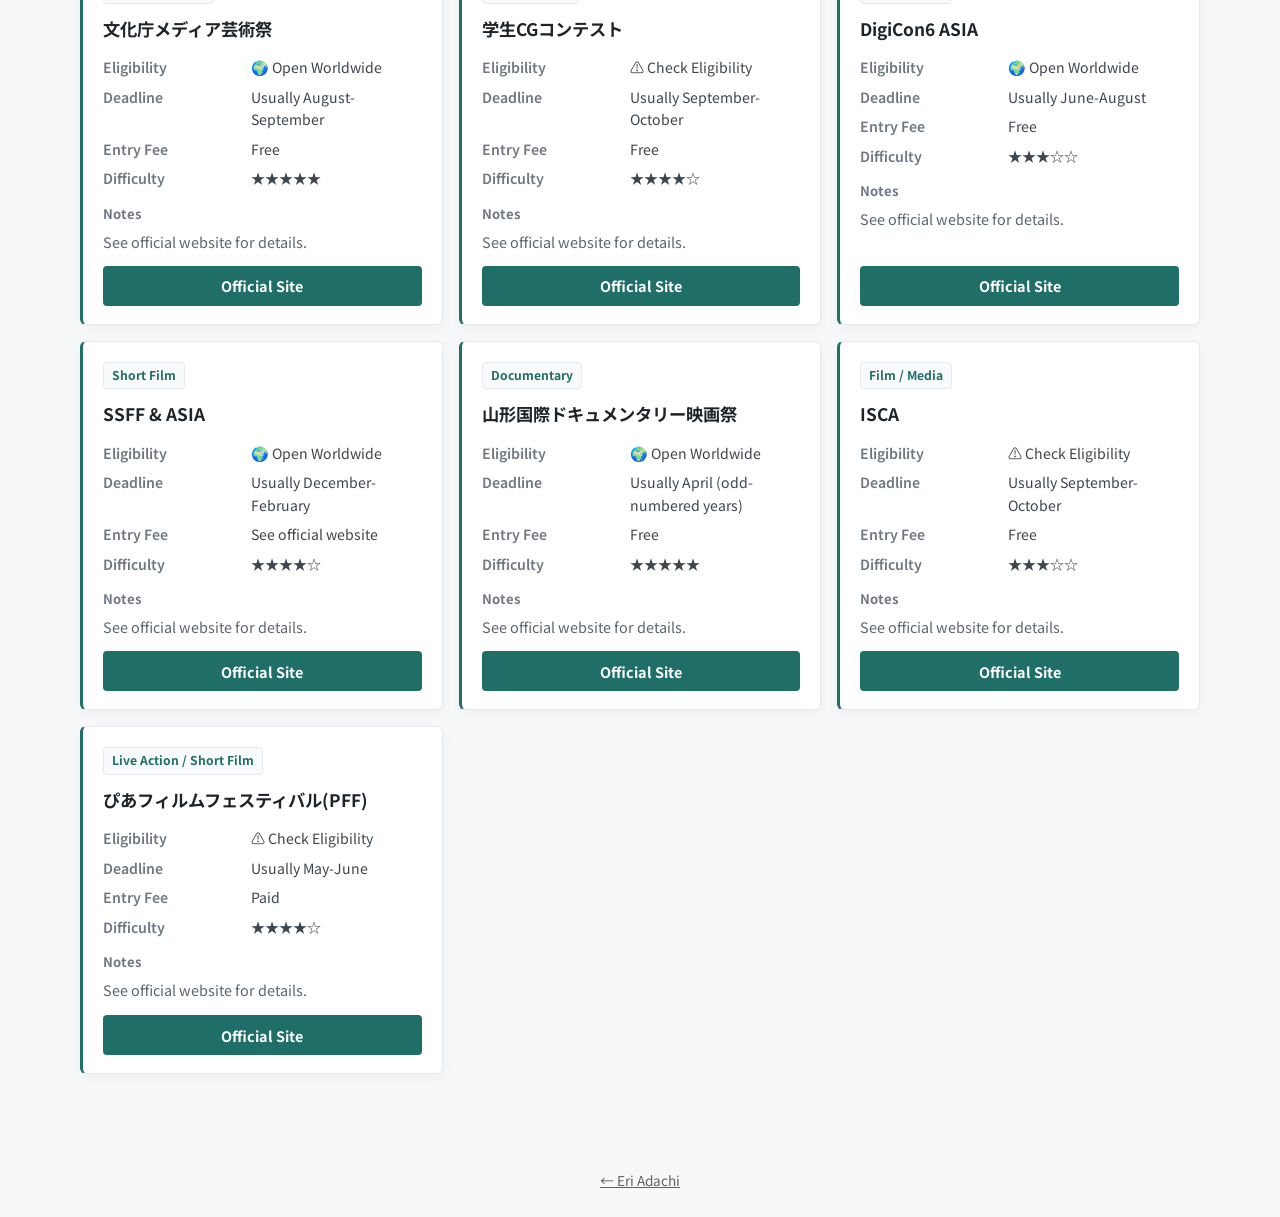
==== commit af13fceb: "Add back link to Eri Adachi site" ====
--- a/index.html
+++ b/index.html
@@ -13,12 +13,12 @@
   <header class="site-header">
     <div class="header-inner">
       <nav class="language-switch" aria-label="Language switch">
-        <a class="is-active" href="/index.html" aria-current="page">EN</a>
+        <a class="is-active" href="./" aria-current="page">EN</a>
         <span aria-hidden="true">|</span>
-        <a href="/jp/index.html">JP</a>
+        <a href="jp/">JP</a>
       </nav>
       <nav class="nav" aria-label="Primary navigation">
-        <a class="active" href="/index.html" aria-current="page">Competitions</a>
+        <a class="active" href="./" aria-current="page">Competitions</a>
       </nav>
       <p class="eyebrow">Competition List</p>
       <h1>Media and Film Competition List</h1>
@@ -42,5 +42,9 @@
   </main>
 
   <script src="js/app.js"></script>
+
+  <footer style="text-align:center; padding: 24px 16px;">
+    <a href="https://www.eriadachi.com/pages/education/" style="display:inline-block; margin-top: 8px; font-size: 0.85em; opacity: 0.7;">← Eri Adachi</a>
+  </footer>
 </body>
 </html>
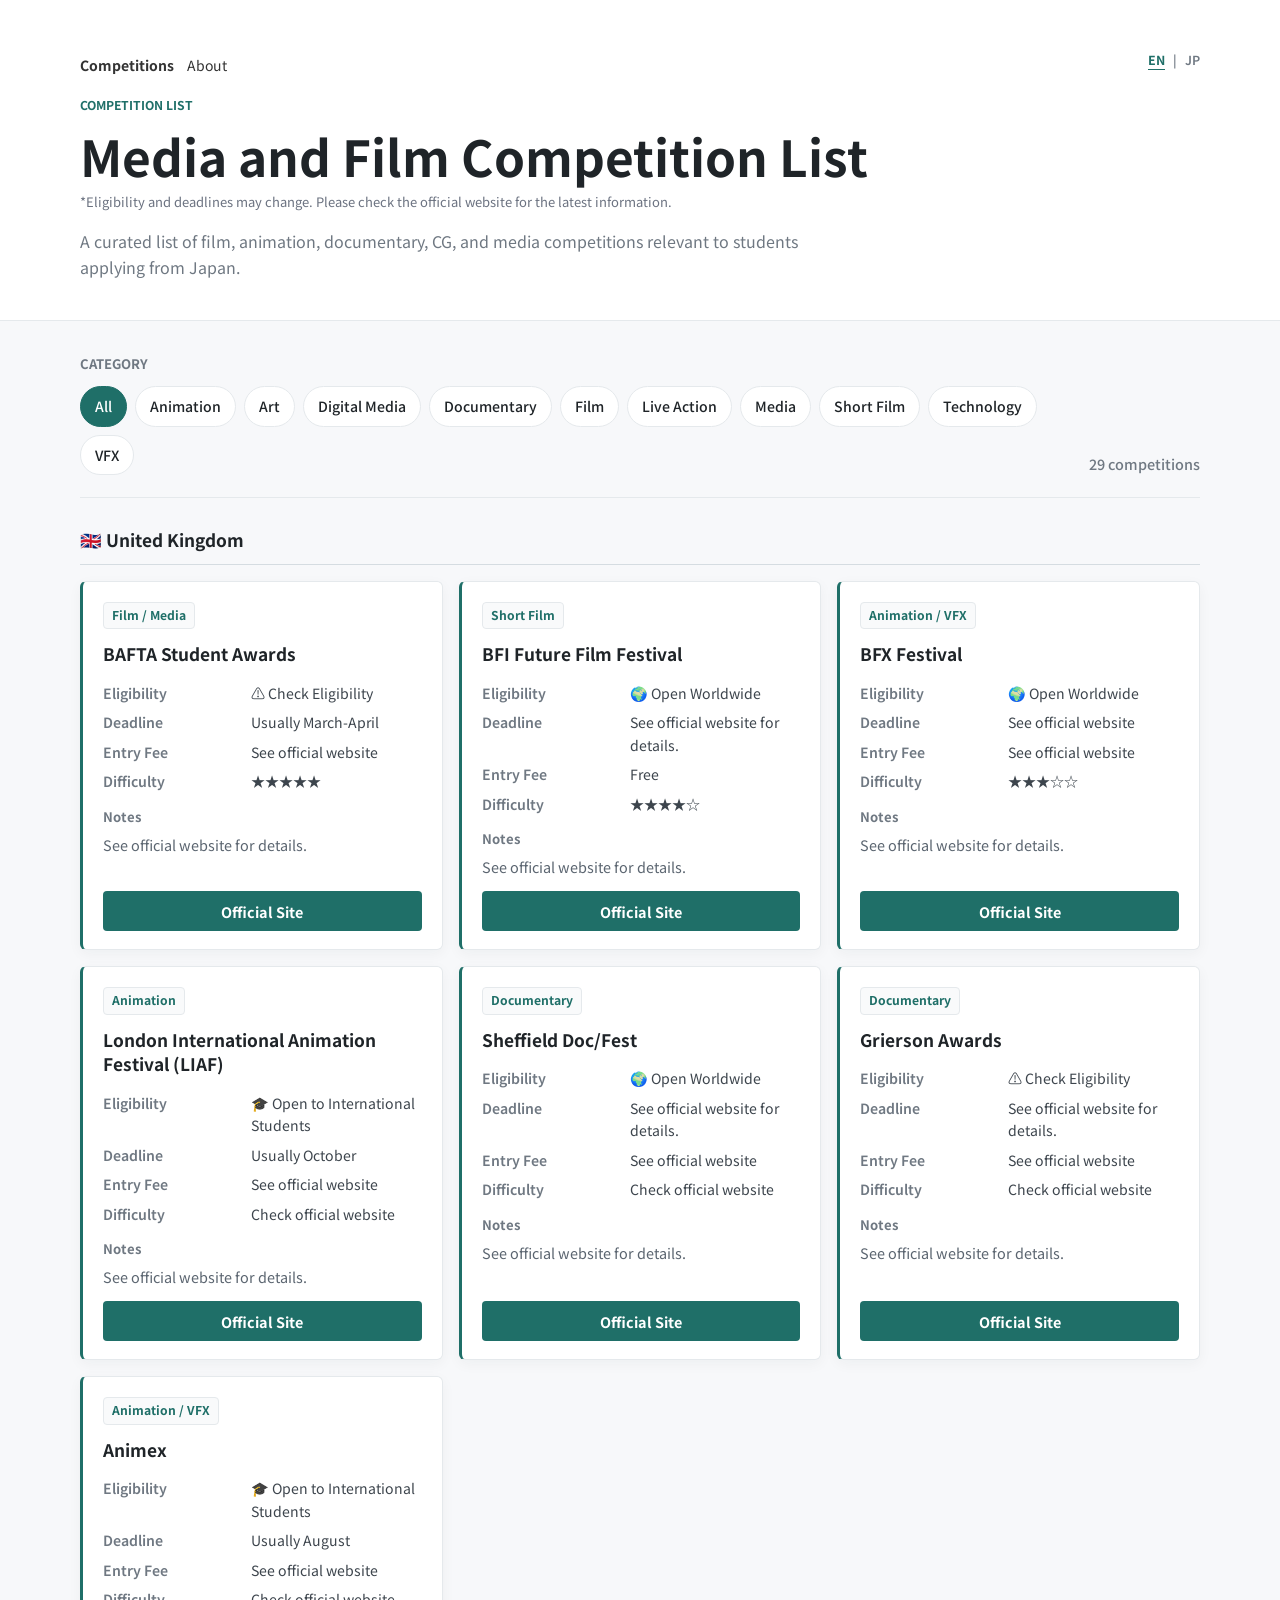
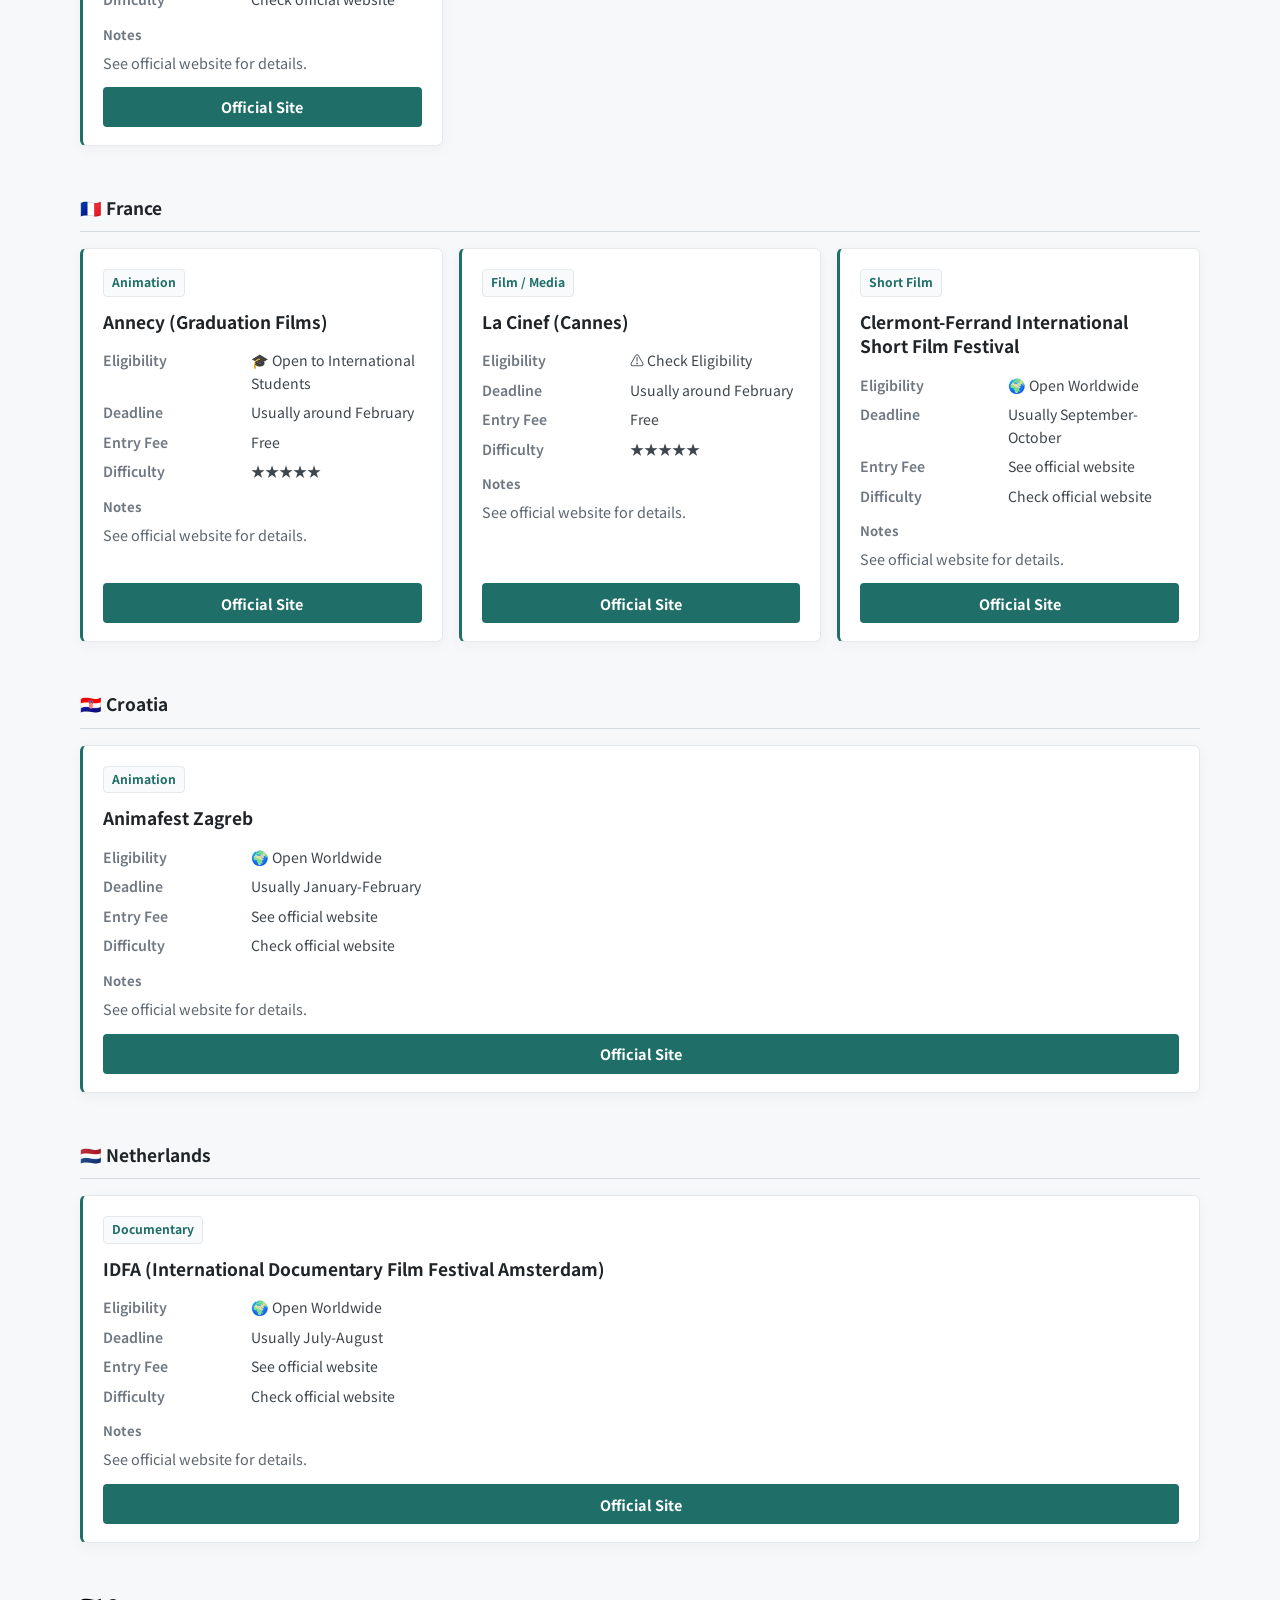
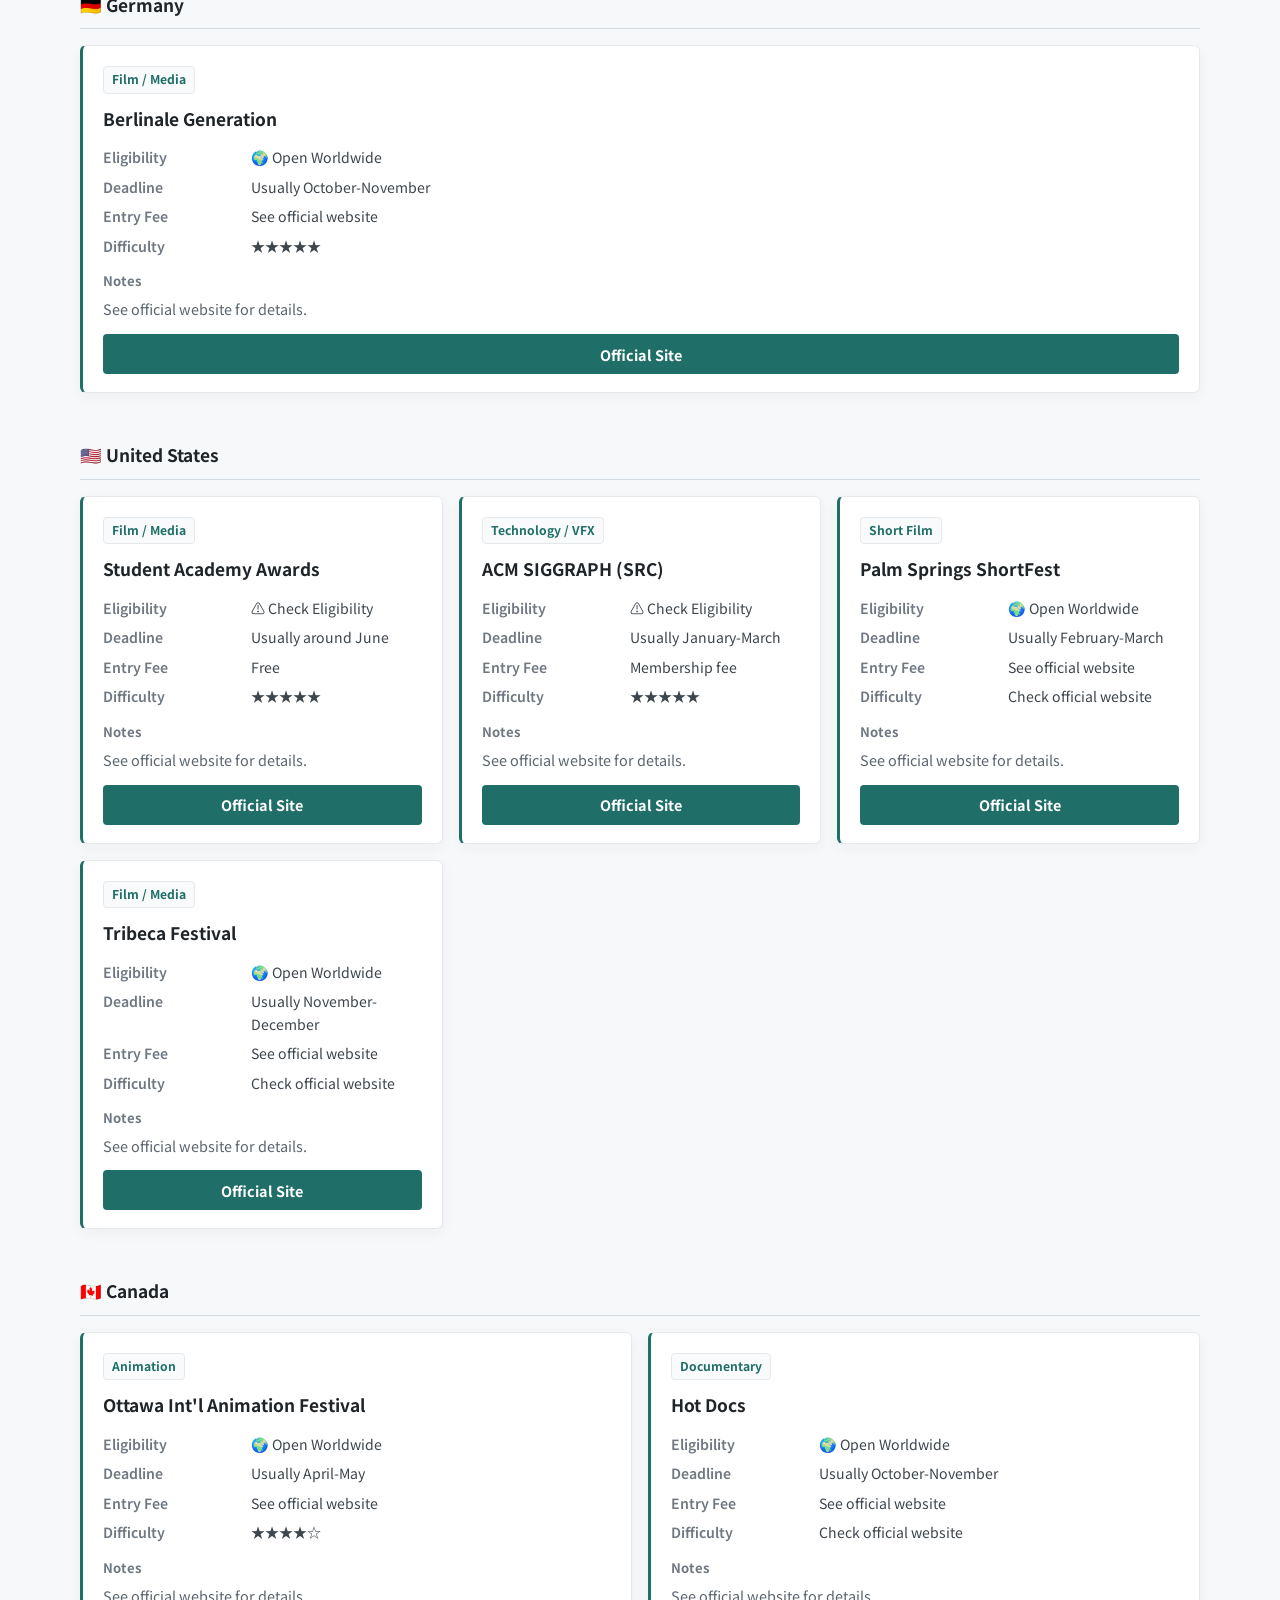
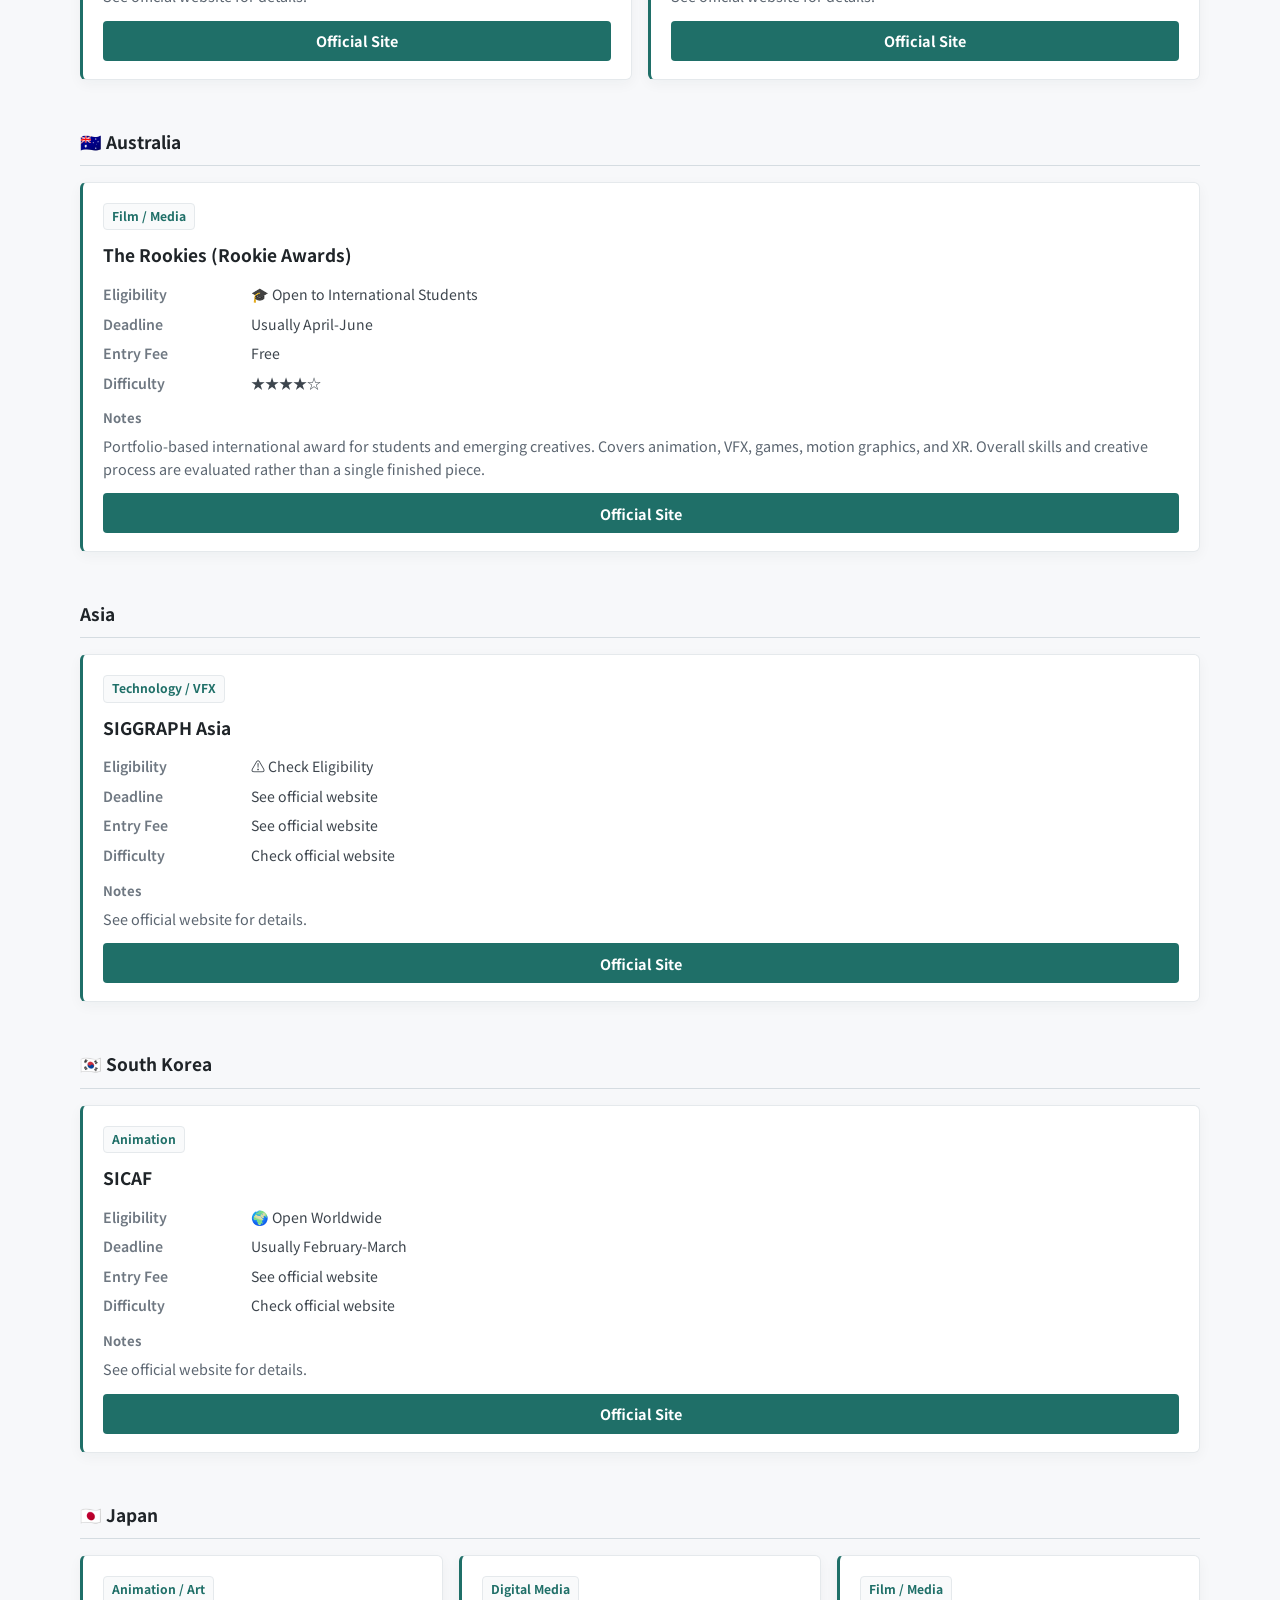
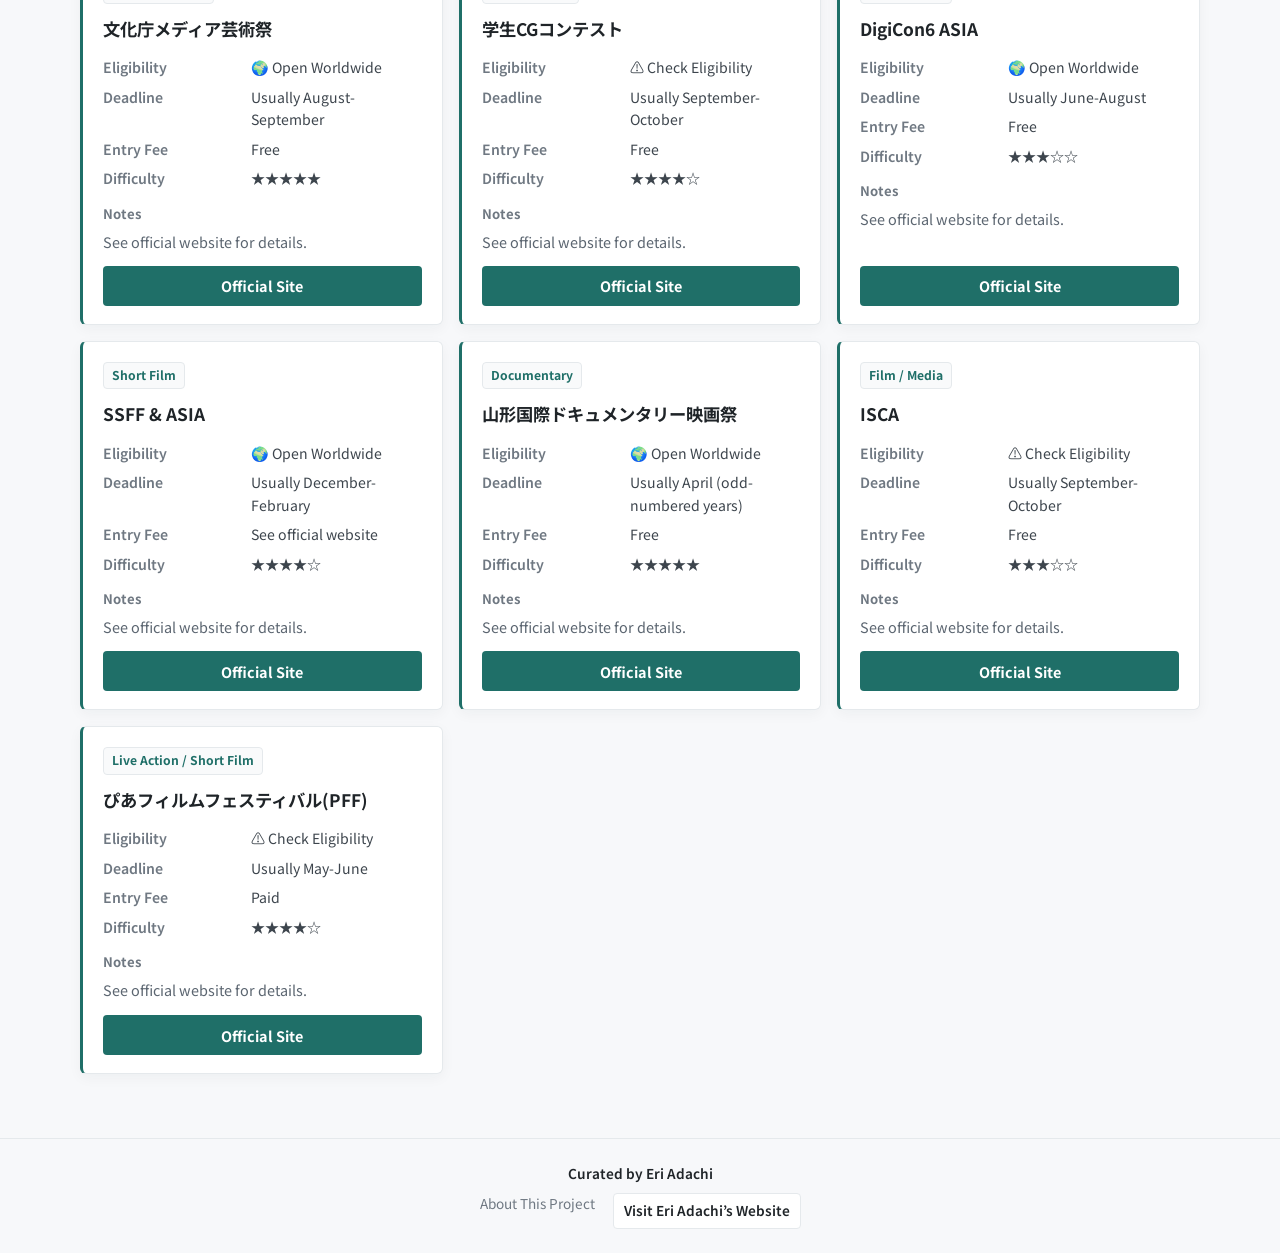
==== commit 221e7f6b: "Add project about pages and curator credits" ====
--- a/index.html
+++ b/index.html
@@ -8,6 +8,15 @@
   <link rel="preconnect" href="https://fonts.gstatic.com" crossorigin>
   <link href="https://fonts.googleapis.com/css2?family=Noto+Sans+JP:wght@400;500;600;700&display=swap" rel="stylesheet">
   <link rel="stylesheet" href="css/style.css">
+
+  <!-- Microsoft Clarity -->
+  <script type="text/javascript">
+    (function(c,l,a,r,i,t,y){
+        c[a]=c[a]||function(){(c[a].q=c[a].q||[]).push(arguments)};
+        t=l.createElement(r);t.async=1;t.src="https://www.clarity.ms/tag/"+i;
+        y=l.getElementsByTagName(r)[0];y.parentNode.insertBefore(t,y);
+    })(window, document, "clarity", "script", "wmgwzzg7as");
+  </script>
 </head>
 <body>
   <header class="site-header">
@@ -19,6 +28,7 @@
       </nav>
       <nav class="nav" aria-label="Primary navigation">
         <a class="active" href="./" aria-current="page">Competitions</a>
+        <a href="about.html">About</a>
       </nav>
       <p class="eyebrow">Competition List</p>
       <h1>Media and Film Competition List</h1>
@@ -43,8 +53,10 @@
 
   <script src="js/app.js"></script>
 
-  <footer style="text-align:center; padding: 24px 16px;">
-    <a href="https://www.eriadachi.com/pages/education/" style="display:inline-block; margin-top: 8px; font-size: 0.85em; opacity: 0.7;">← Eri Adachi</a>
+  <footer class="site-footer">
+    <p>Curated by Eri Adachi</p>
+    <a href="about.html">About This Project</a>
+    <a class="operator-link" href="https://www.eriadachi.com/pages/education/">Visit Eri Adachi&rsquo;s Website</a>
   </footer>
 </body>
 </html>
--- a/css/style.css
+++ b/css/style.css
@@ -150,6 +150,52 @@
   margin-top: 14px;
 }
 
+.site-footer {
+  display: flex;
+  flex-wrap: wrap;
+  justify-content: center;
+  gap: 8px 18px;
+  border-top: 1px solid var(--line);
+  padding: 24px 16px;
+  color: var(--muted);
+  font-size: 0.85rem;
+  text-align: center;
+}
+
+.site-footer p {
+  flex-basis: 100%;
+  margin: 0;
+  color: var(--text);
+  font-weight: 600;
+}
+
+.site-footer a {
+  color: var(--muted);
+  text-decoration: none;
+  text-underline-offset: 4px;
+  transition: color 160ms ease, border-color 160ms ease, background 160ms ease;
+}
+
+.site-footer a:hover {
+  color: var(--accent);
+  text-decoration: underline;
+}
+
+.site-footer .operator-link {
+  border: 1px solid var(--line);
+  border-radius: 4px;
+  background: var(--surface);
+  padding: 6px 10px;
+  color: var(--text);
+  font-weight: 600;
+}
+
+.site-footer .operator-link:hover {
+  border-color: var(--accent);
+  background: var(--surface-muted);
+  text-decoration: none;
+}
+
 .toolbar {
   display: flex;
   align-items: flex-end;
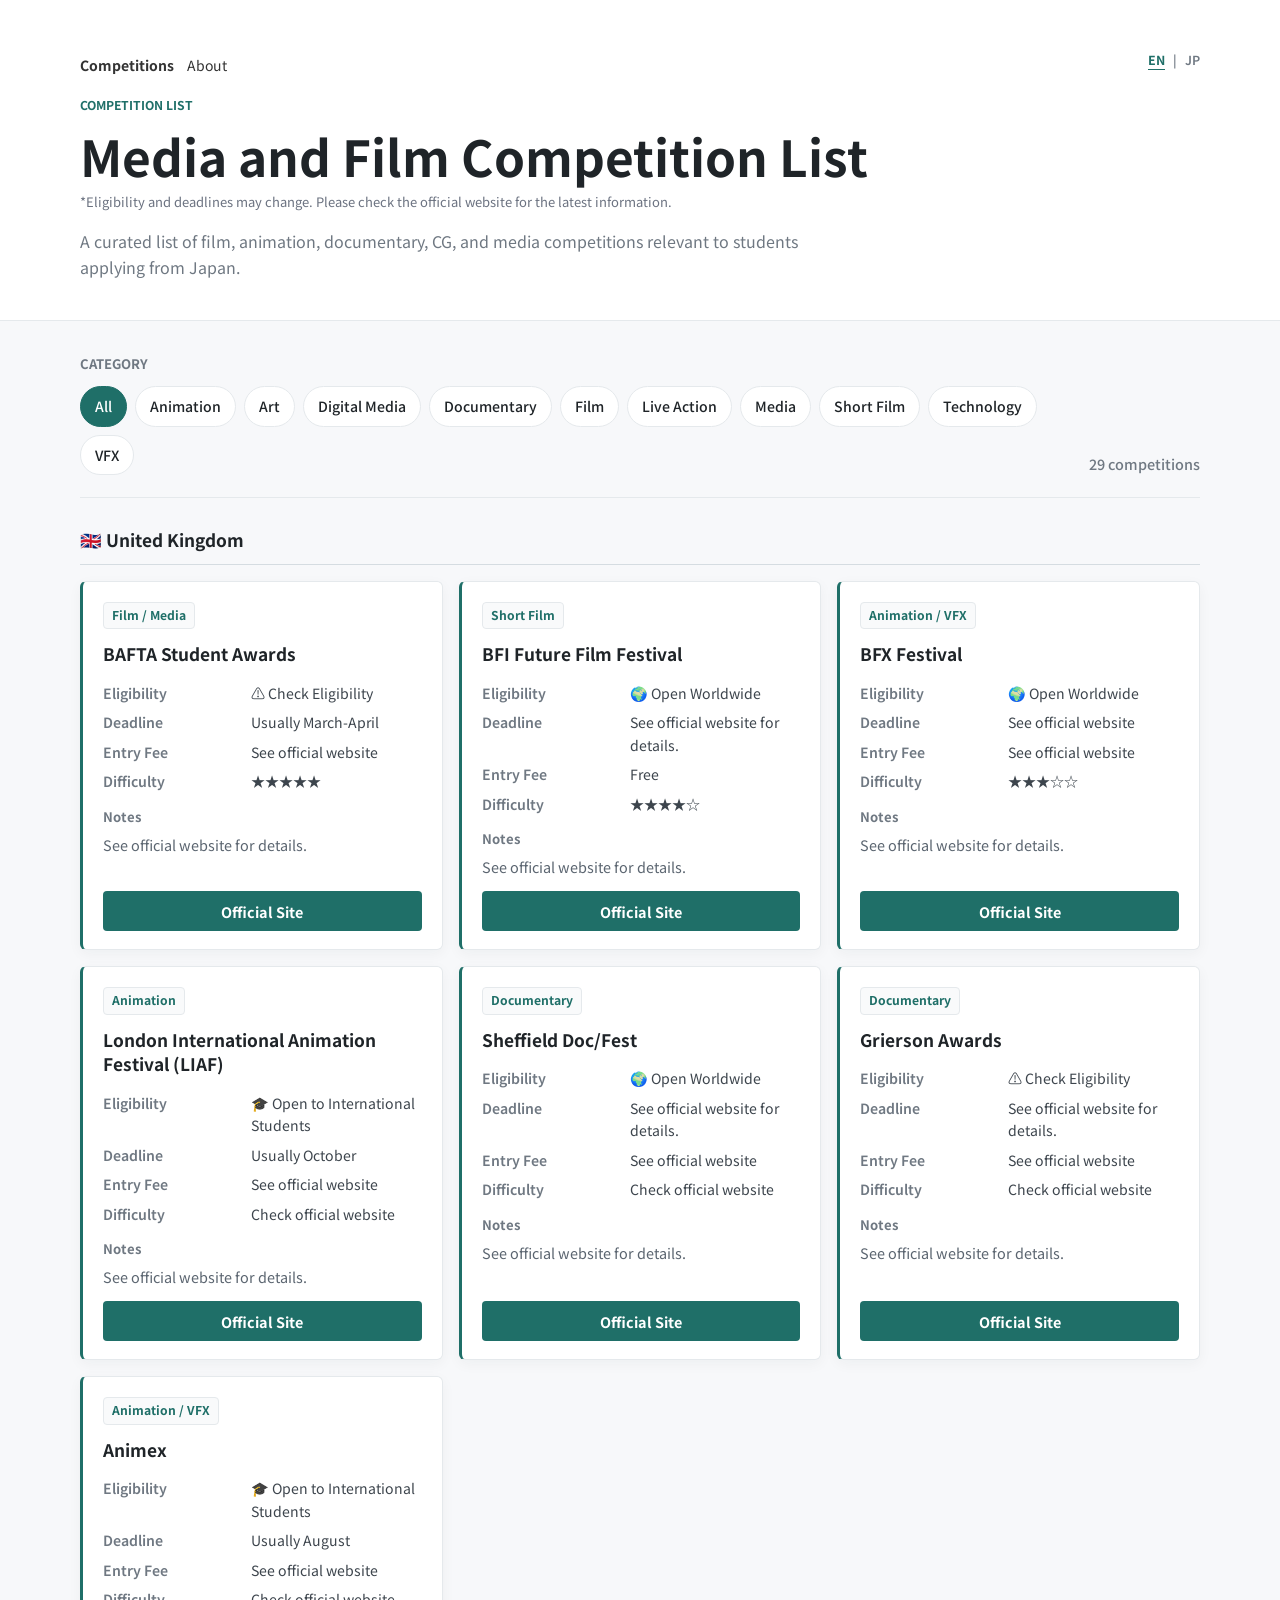
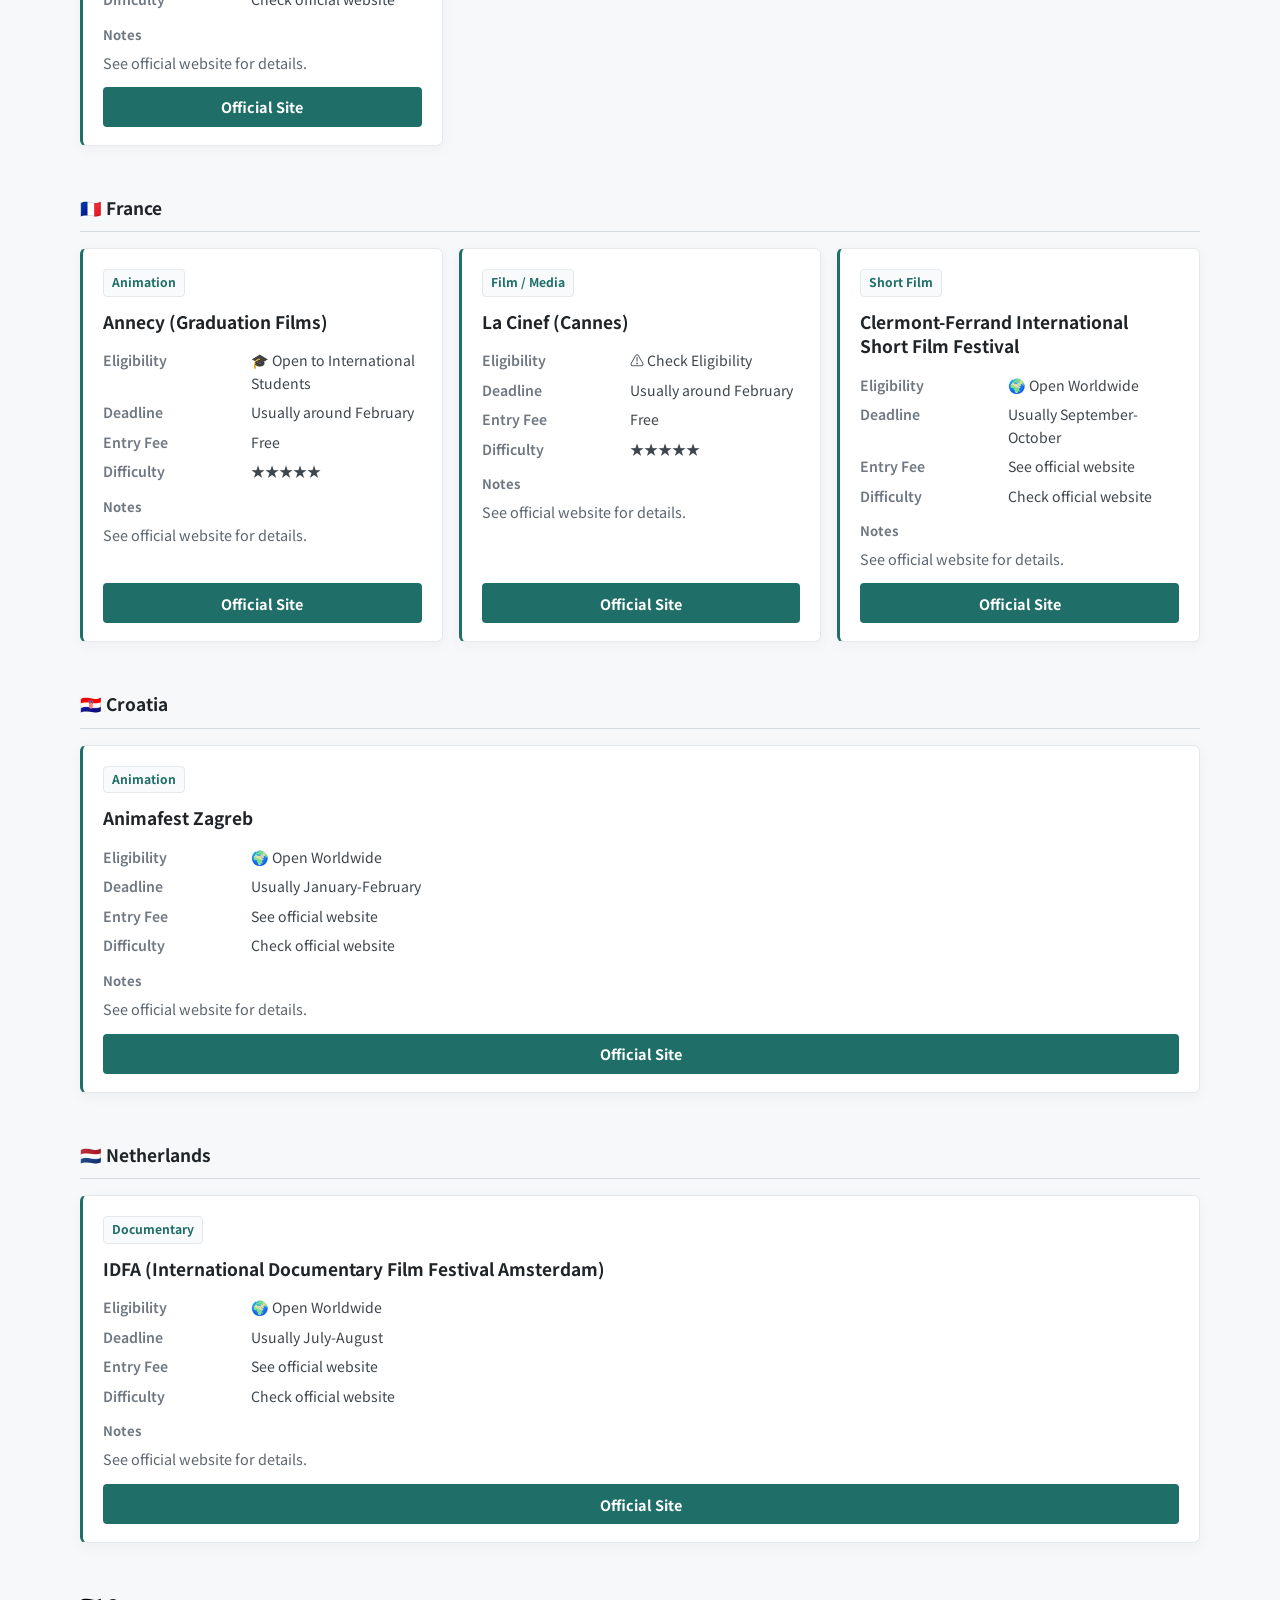
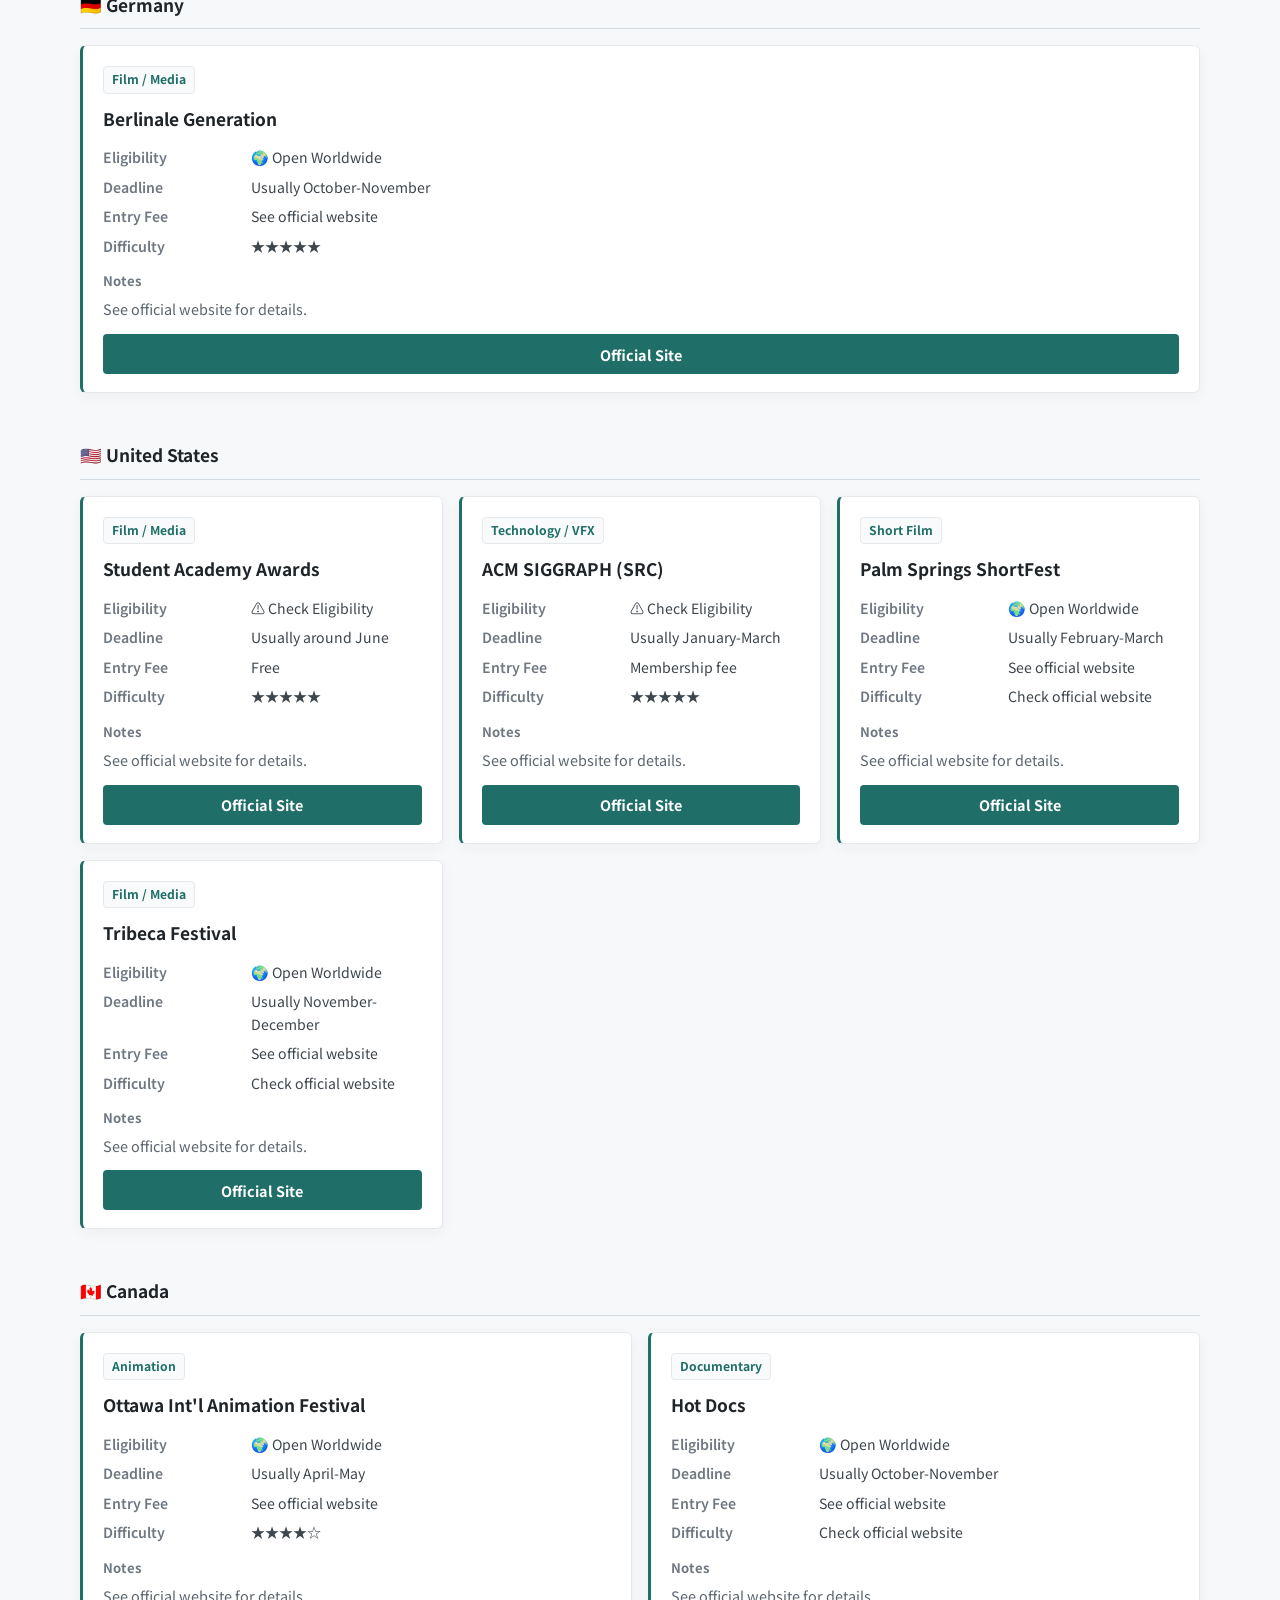
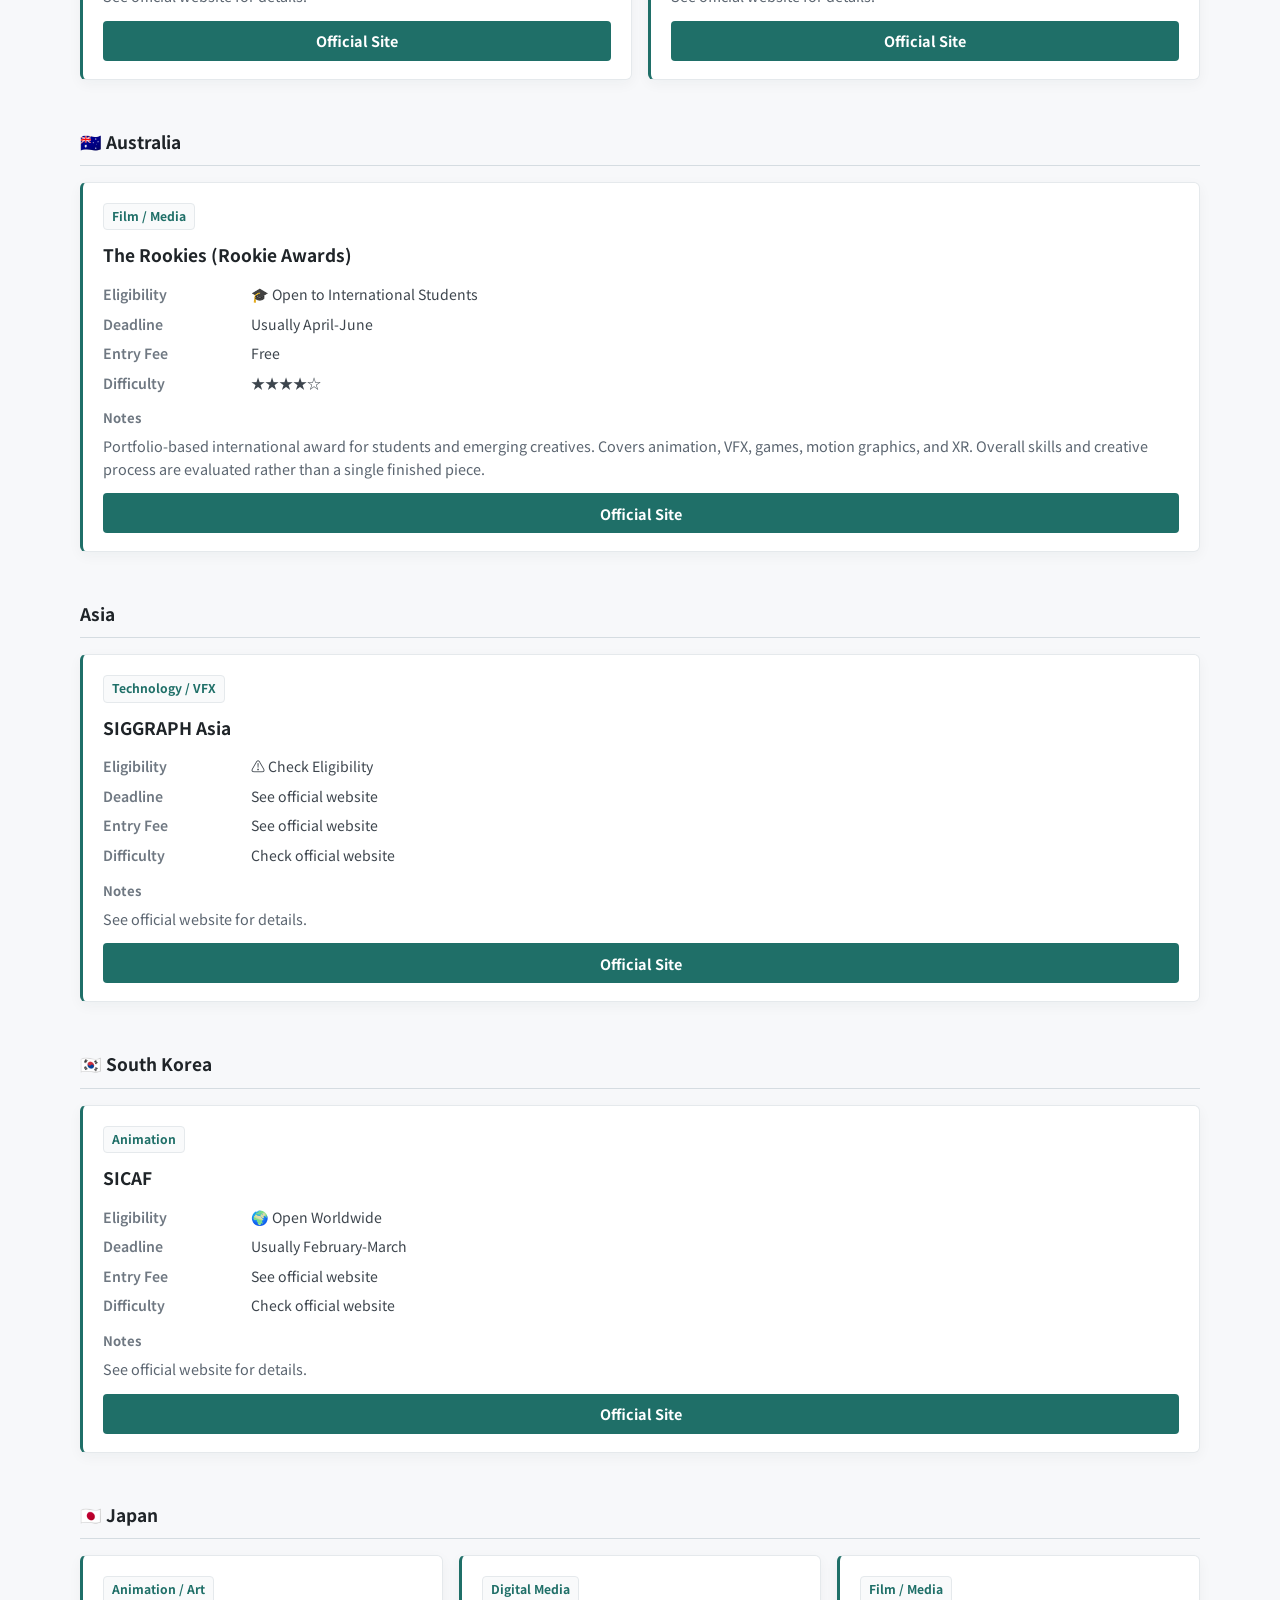
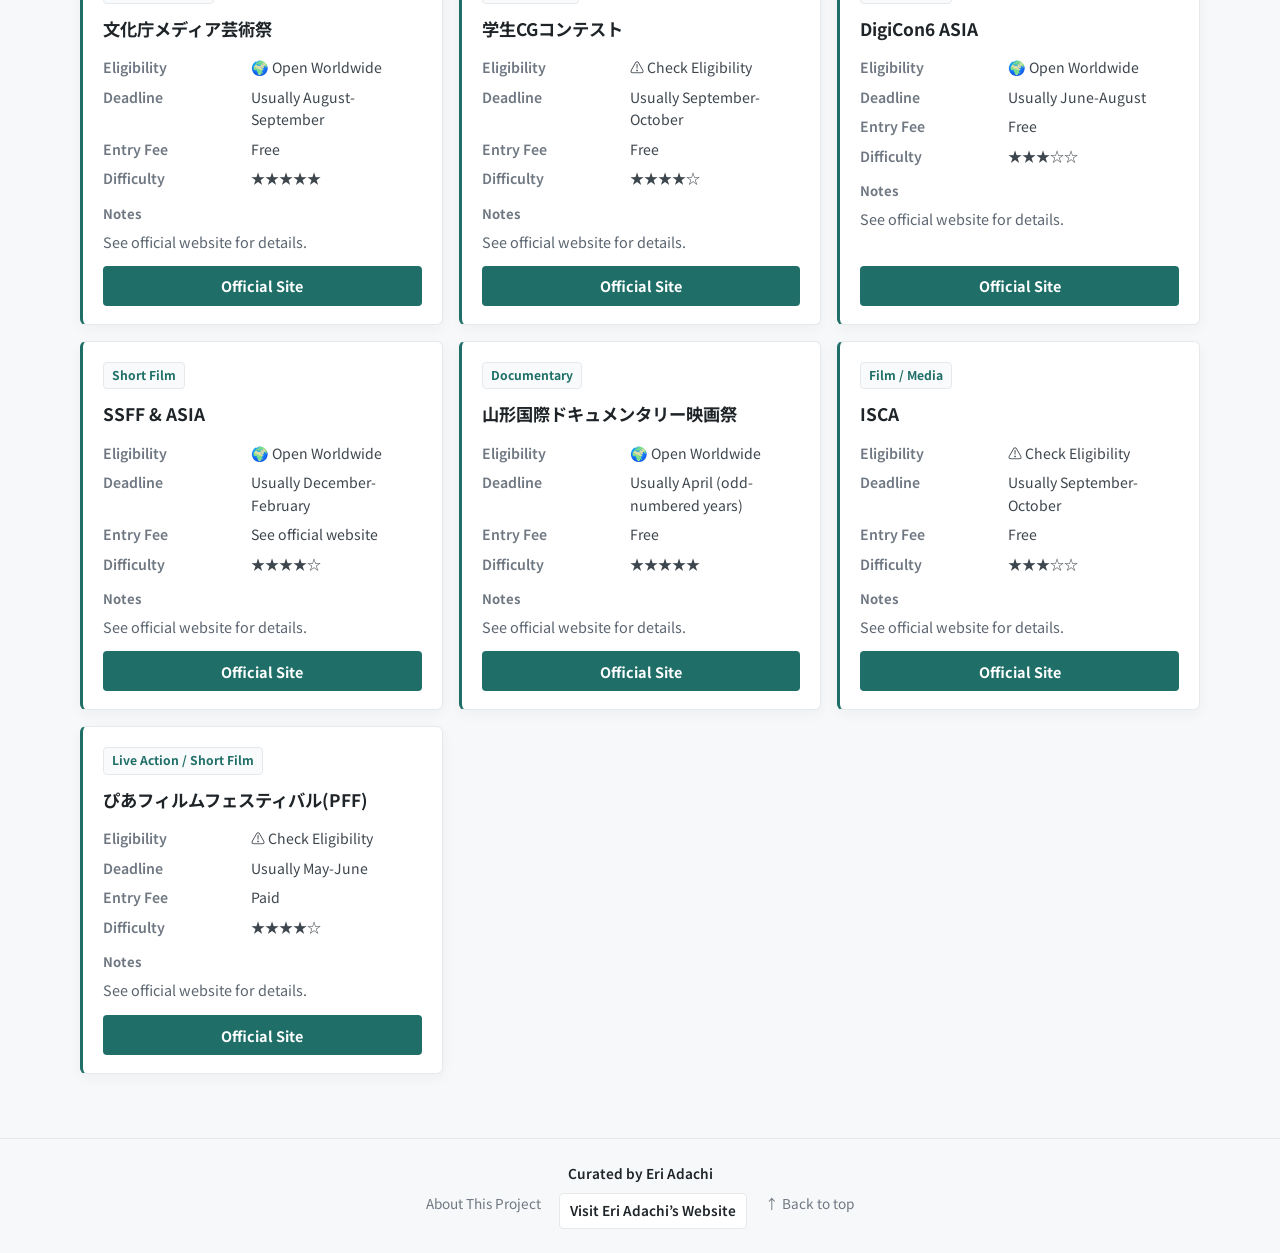
==== commit 6e64cf6a: "Add footer back to top links" ====
--- a/index.html
+++ b/index.html
@@ -18,7 +18,7 @@
     })(window, document, "clarity", "script", "wmgwzzg7as");
   </script>
 </head>
-<body>
+<body id="top">
   <header class="site-header">
     <div class="header-inner">
       <nav class="language-switch" aria-label="Language switch">
@@ -57,6 +57,7 @@
     <p>Curated by Eri Adachi</p>
     <a href="about.html">About This Project</a>
     <a class="operator-link" href="https://www.eriadachi.com/pages/education/">Visit Eri Adachi&rsquo;s Website</a>
+    <a href="#top">↑ Back to top</a>
   </footer>
 </body>
 </html>
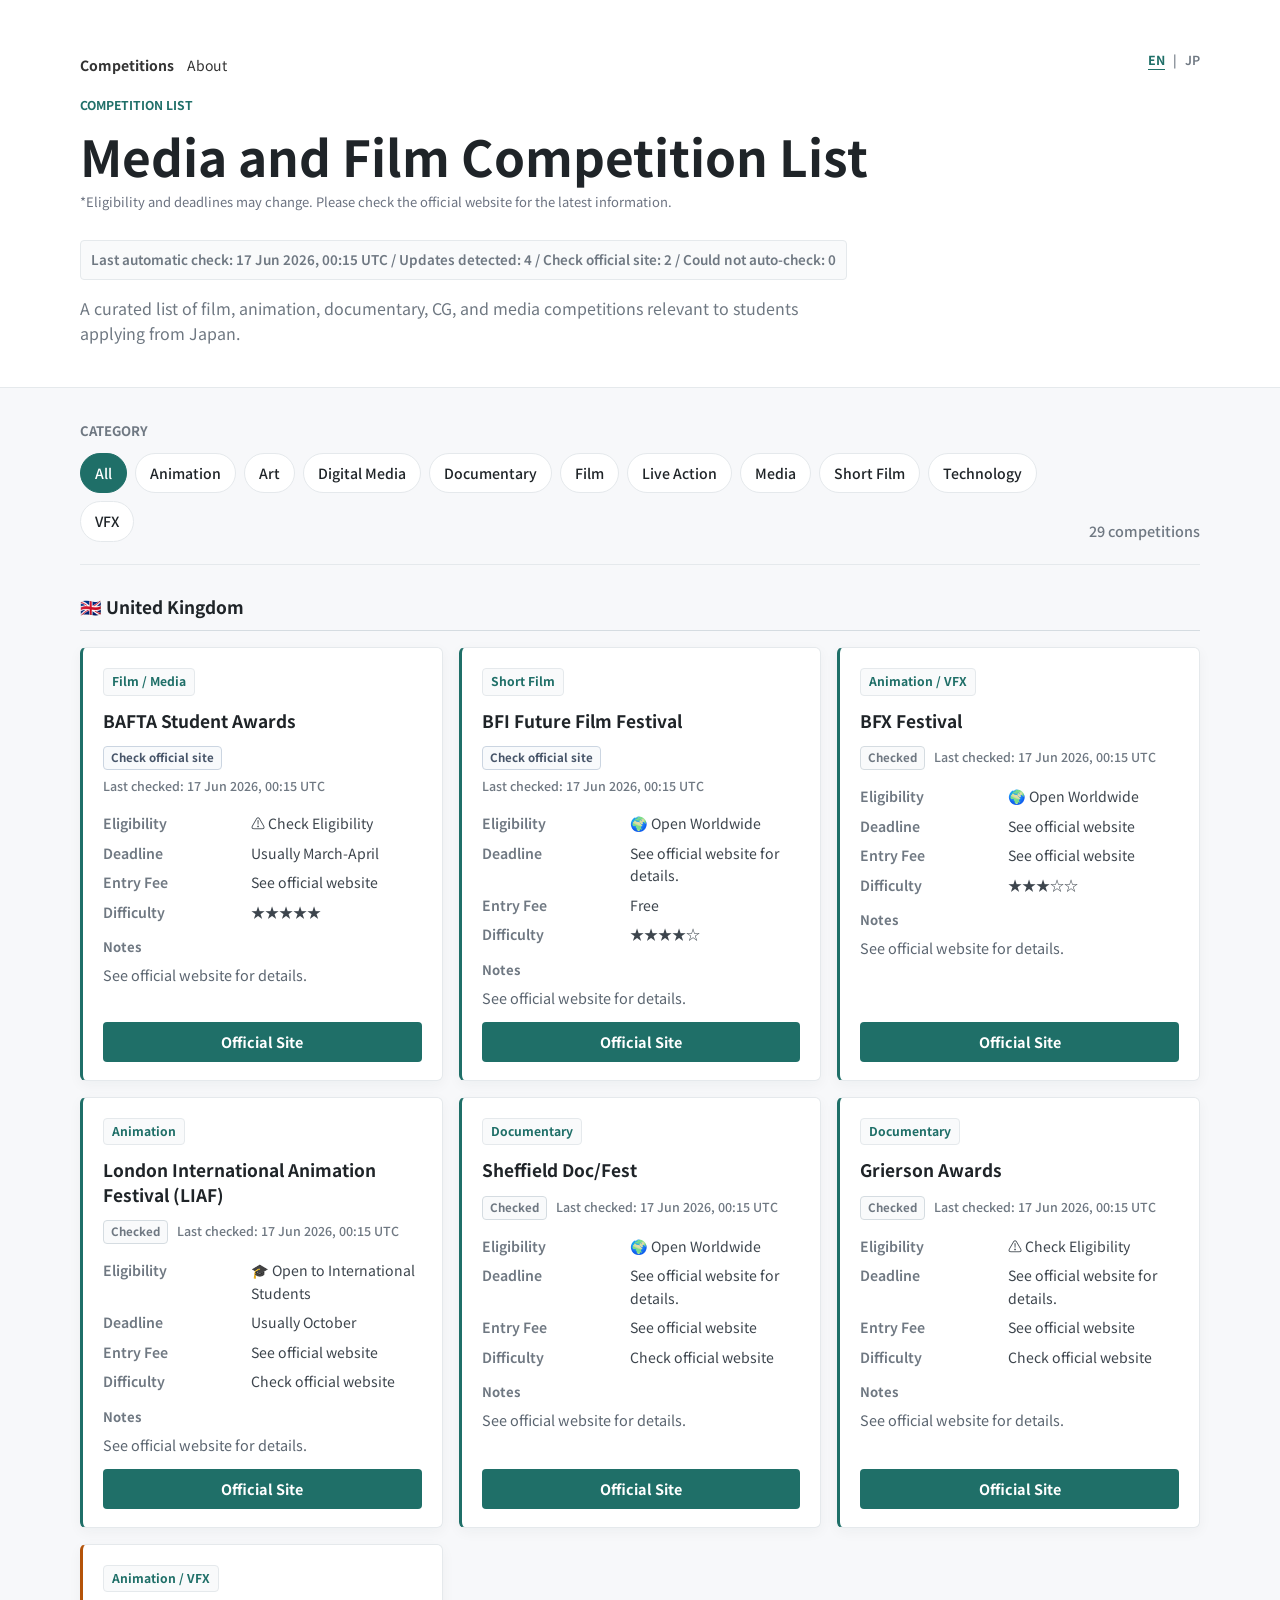
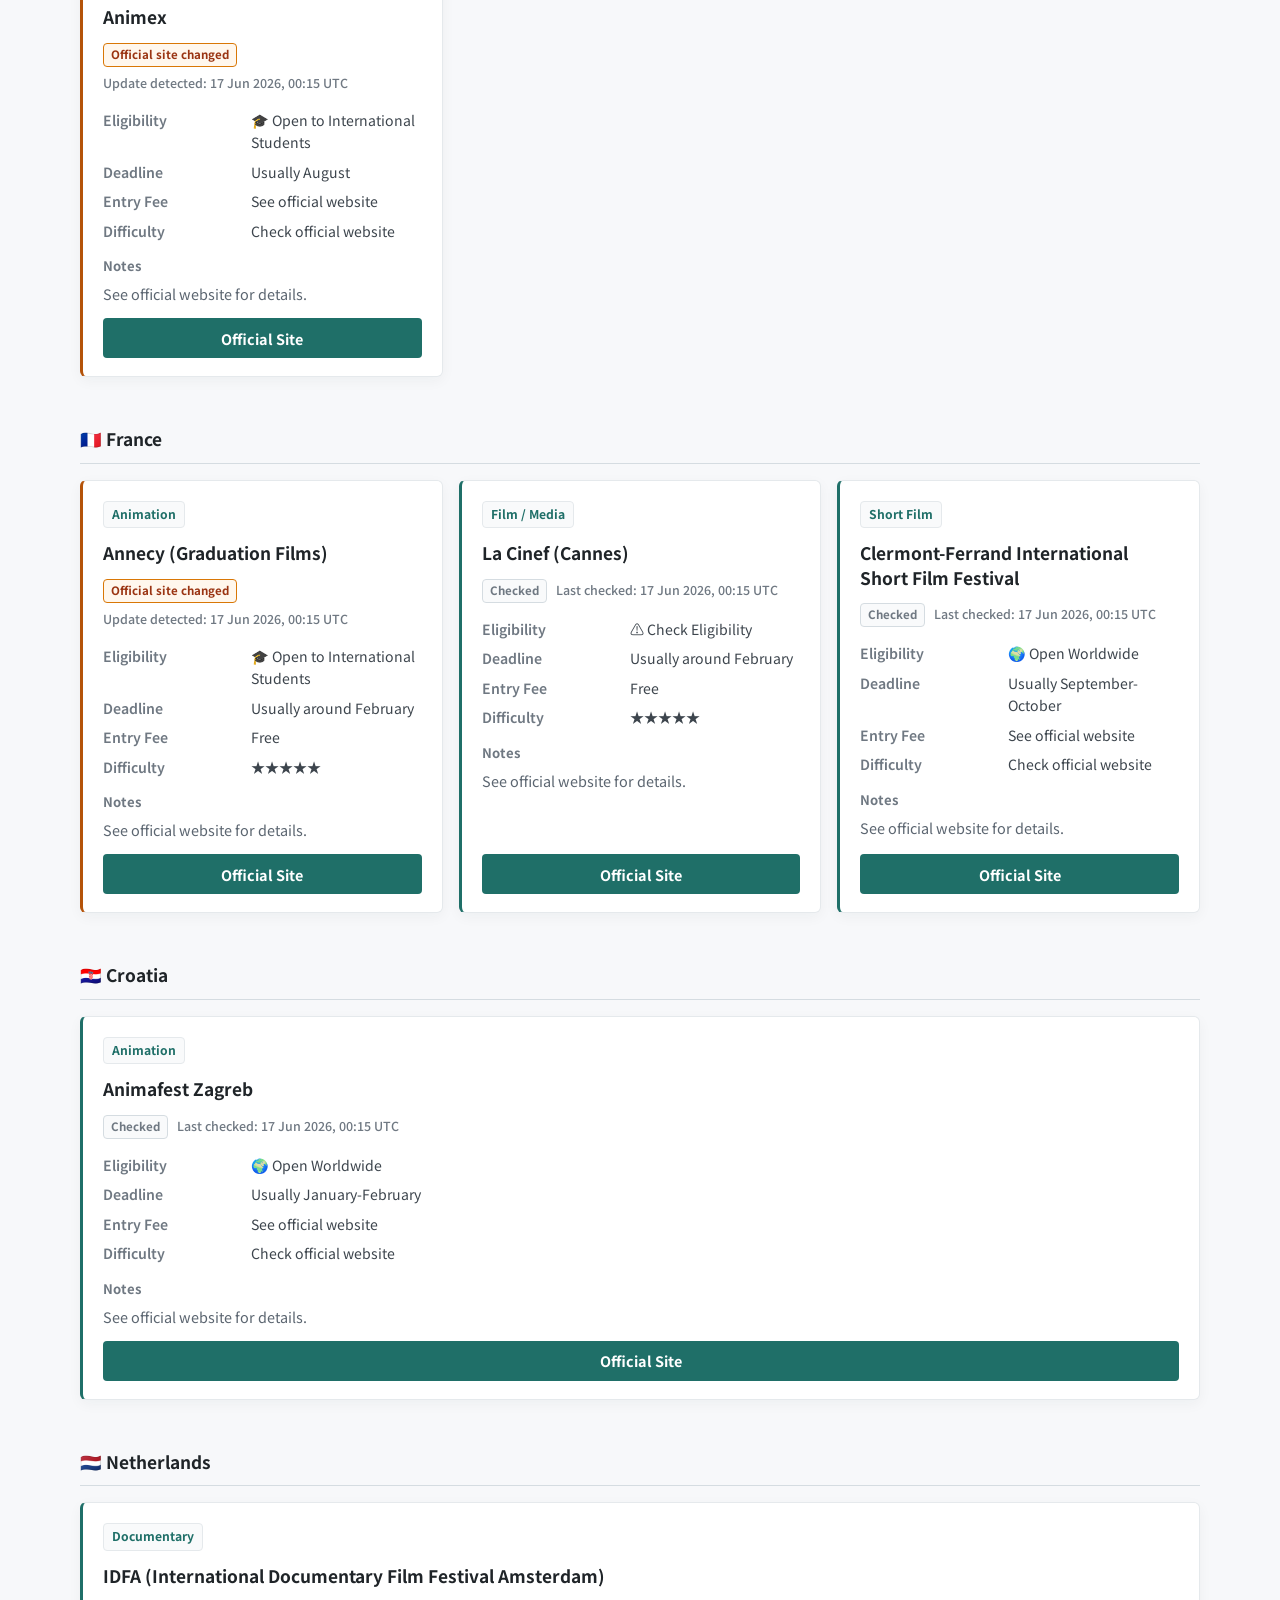
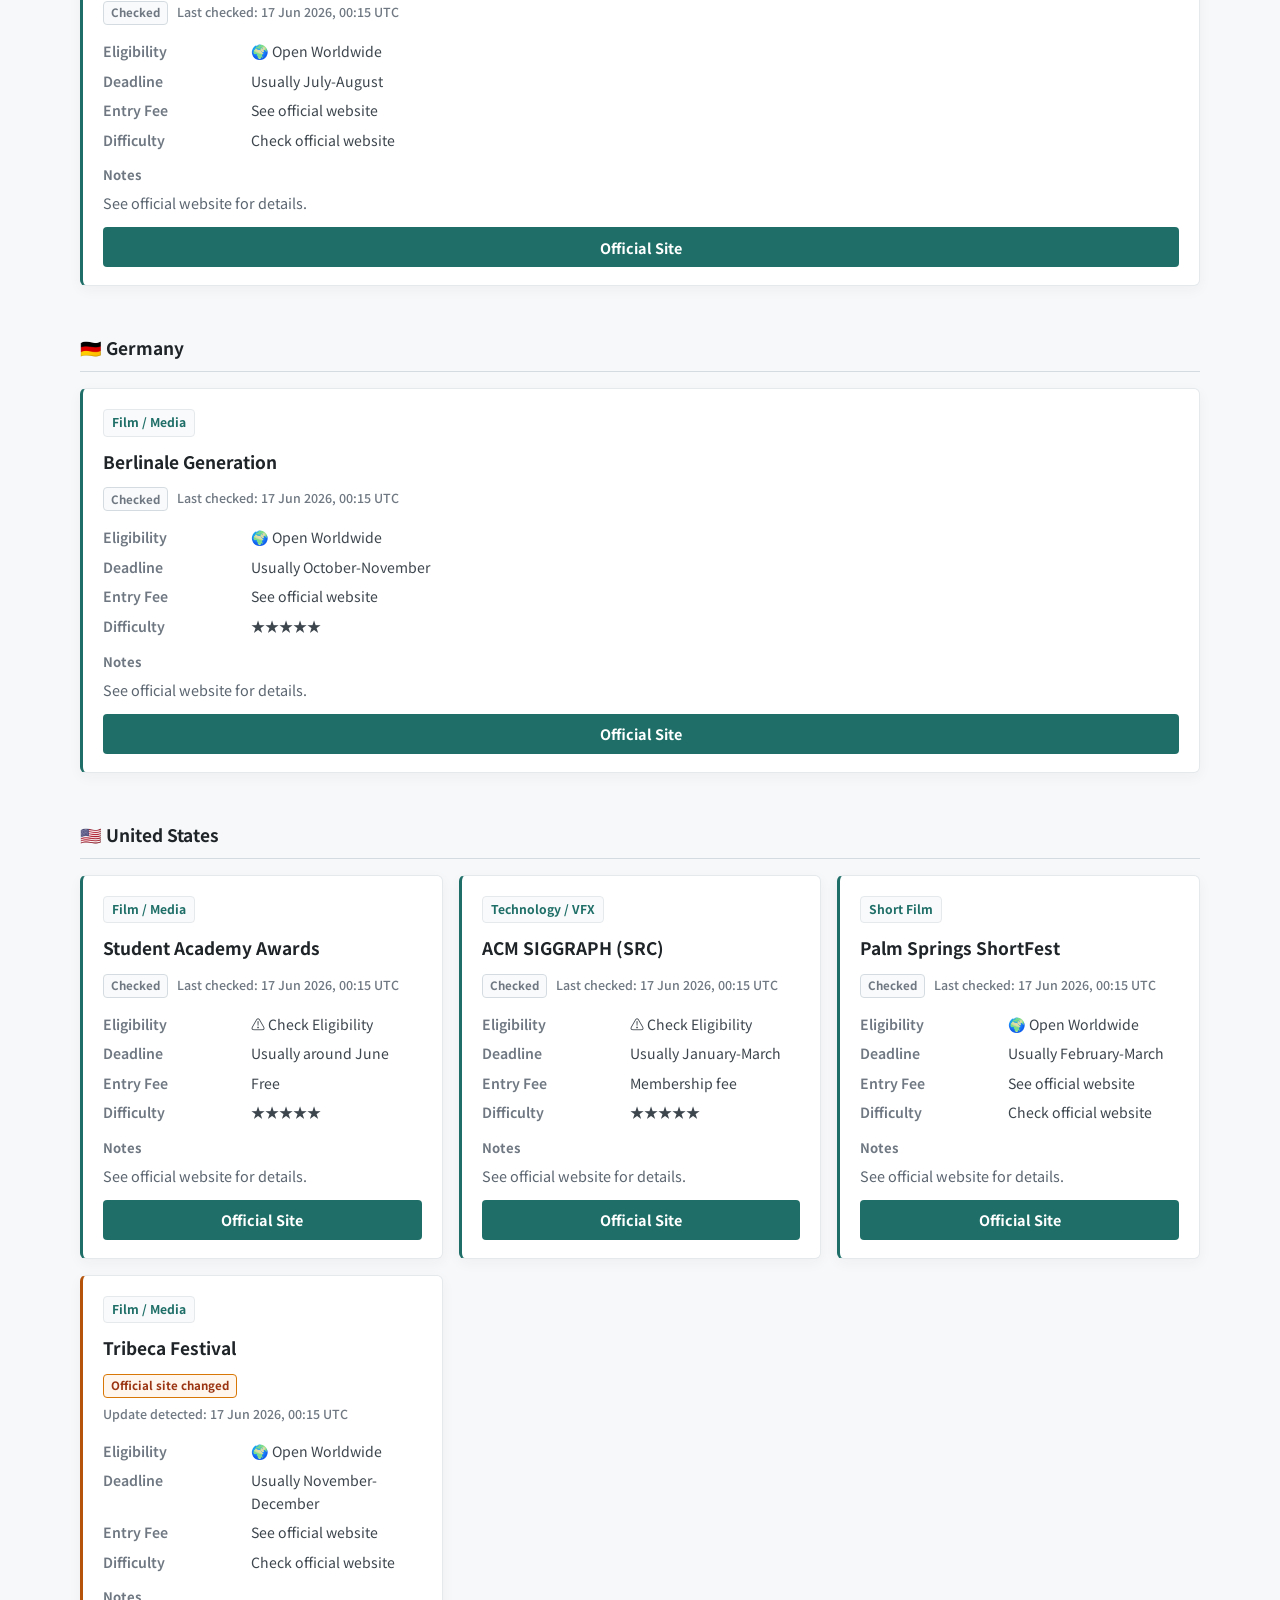
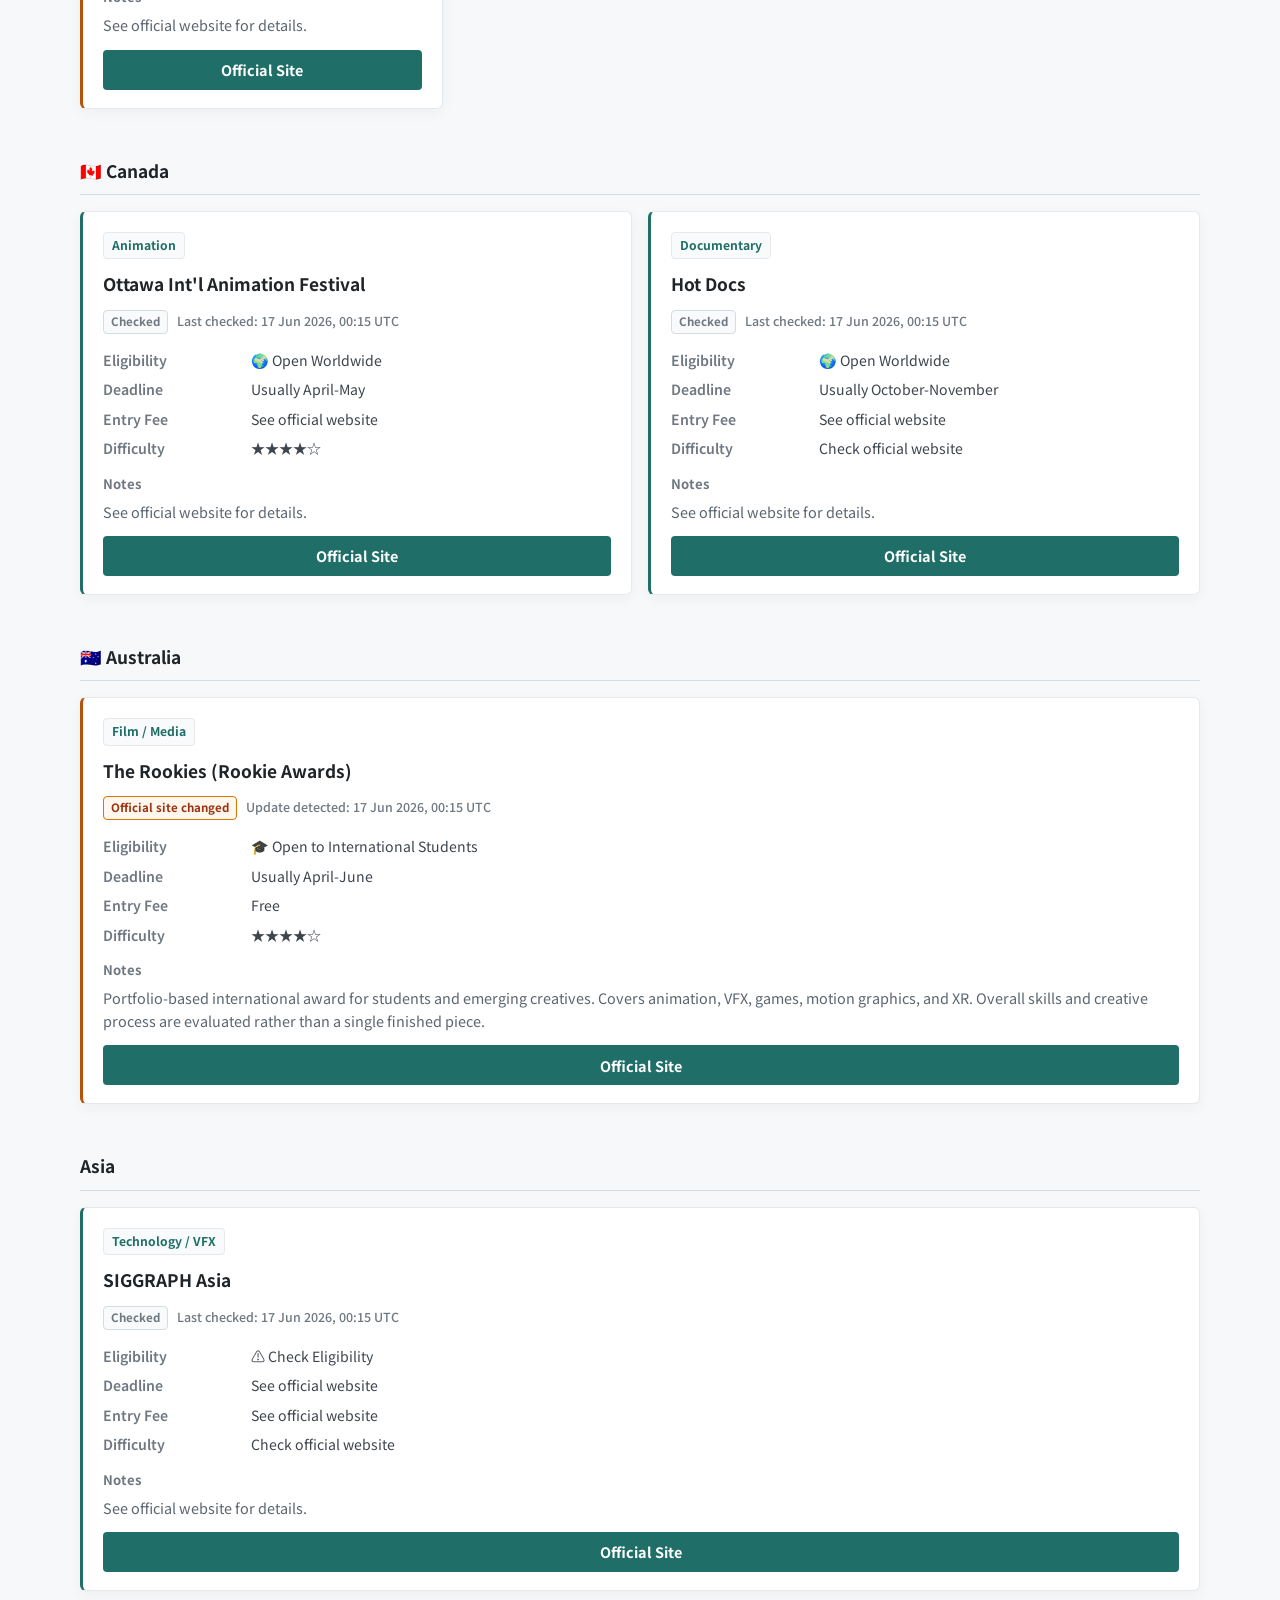
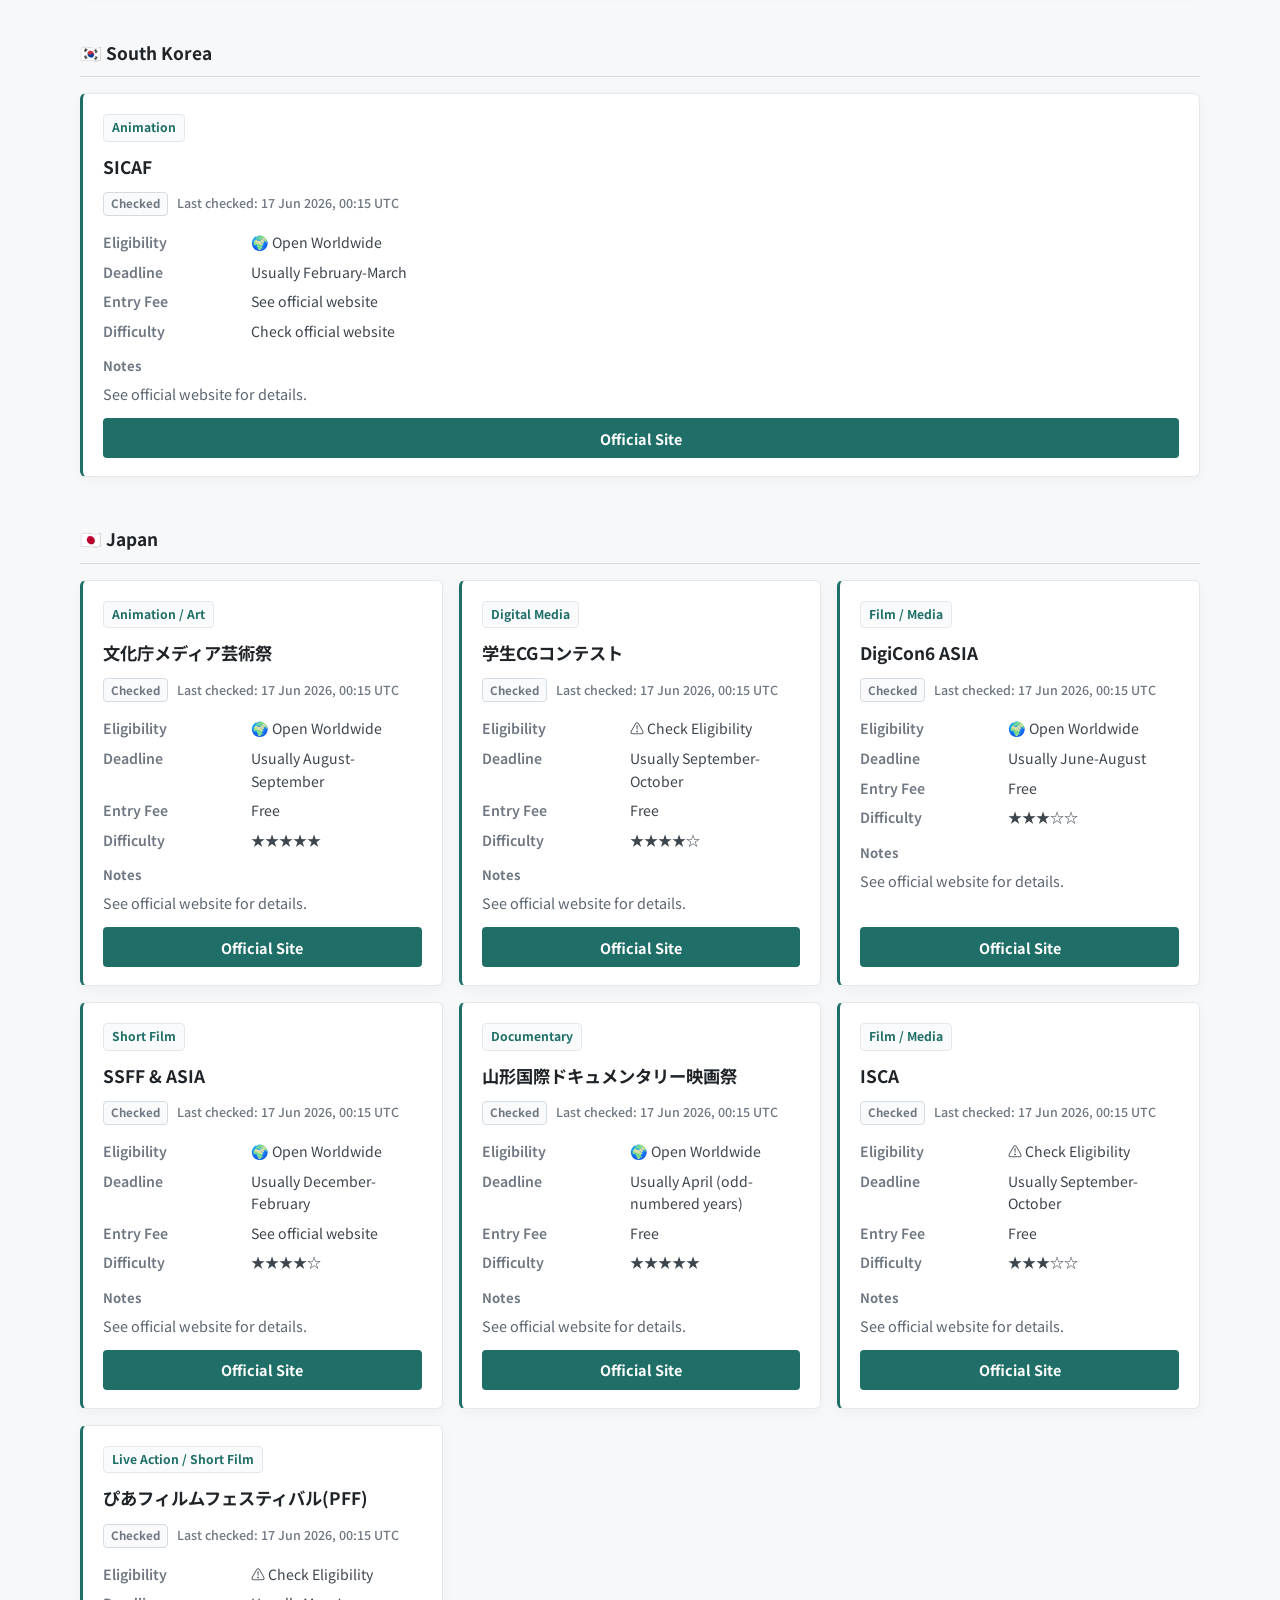
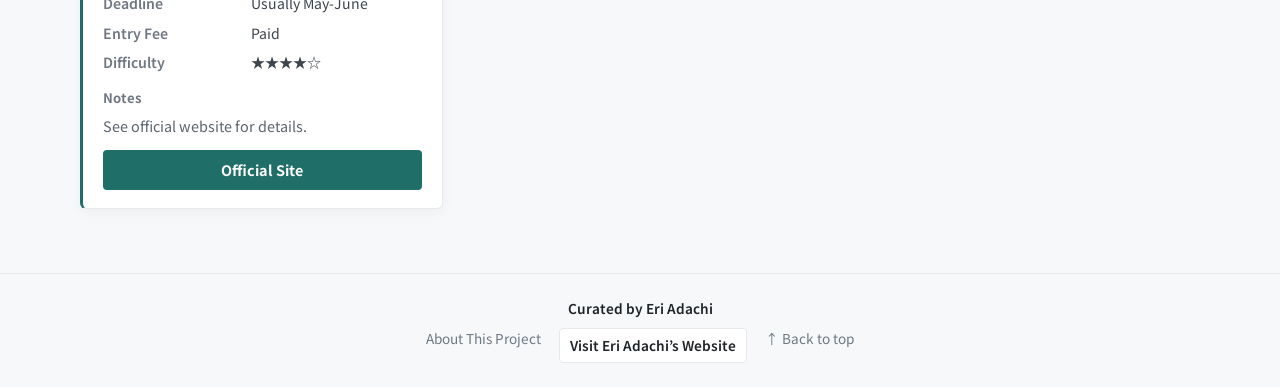
==== commit 66caa462: "Add competition update status" ====
--- a/index.html
+++ b/index.html
@@ -33,6 +33,7 @@
       <p class="eyebrow">Competition List</p>
       <h1>Media and Film Competition List</h1>
       <p class="notice">*Eligibility and deadlines may change. Please check the official website for the latest information.</p>
+      <p id="watchSummary" class="watch-summary" aria-live="polite">Automatic official-site checks have not run yet.</p>
       <p class="lead">A curated list of film, animation, documentary, CG, and media competitions relevant to students applying from Japan.</p>
     </div>
   </header>
--- a/css/style.css
+++ b/css/style.css
@@ -120,6 +120,19 @@
   margin-top: 8px;
 }
 
+.watch-summary {
+  display: inline-flex;
+  max-width: 100%;
+  margin: 14px 0 0;
+  border: 1px solid var(--line);
+  border-radius: 4px;
+  background: var(--surface-muted);
+  color: var(--muted);
+  padding: 8px 10px;
+  font-size: 0.84rem;
+  font-weight: 600;
+}
+
 .page-shell {
   padding: 32px 0 64px;
 }
@@ -299,6 +312,14 @@
   transform: translateY(-4px);
 }
 
+.competition-card.has-update {
+  border-left-color: #b45309;
+}
+
+.competition-card.has-watch-error {
+  border-left-color: var(--warning);
+}
+
 .card-body {
   display: flex;
   flex: 1;
@@ -325,6 +346,51 @@
   font-size: 1.08rem;
   font-weight: 700;
   line-height: 1.42;
+}
+
+.watch-row {
+  display: flex;
+  flex-wrap: wrap;
+  align-items: center;
+  gap: 7px 9px;
+}
+
+.watch-badge {
+  display: inline-flex;
+  align-items: center;
+  min-height: 24px;
+  border: 1px solid var(--line-strong);
+  border-radius: 4px;
+  background: var(--surface-muted);
+  color: var(--muted);
+  padding: 3px 7px;
+  font-size: 0.72rem;
+  font-weight: 700;
+  line-height: 1.2;
+}
+
+.watch-badge.is-updated {
+  border-color: #d97706;
+  background: #fff7ed;
+  color: #9a3412;
+}
+
+.watch-badge.is-error {
+  border-color: #d8b4a0;
+  background: #fff8f3;
+  color: var(--warning);
+}
+
+.watch-badge.is-manual {
+  border-color: #cbd5e1;
+  background: #f8fafc;
+  color: #475569;
+}
+
+.watch-date {
+  color: var(--muted);
+  font-size: 0.78rem;
+  font-weight: 500;
 }
 
 .meta-list {
